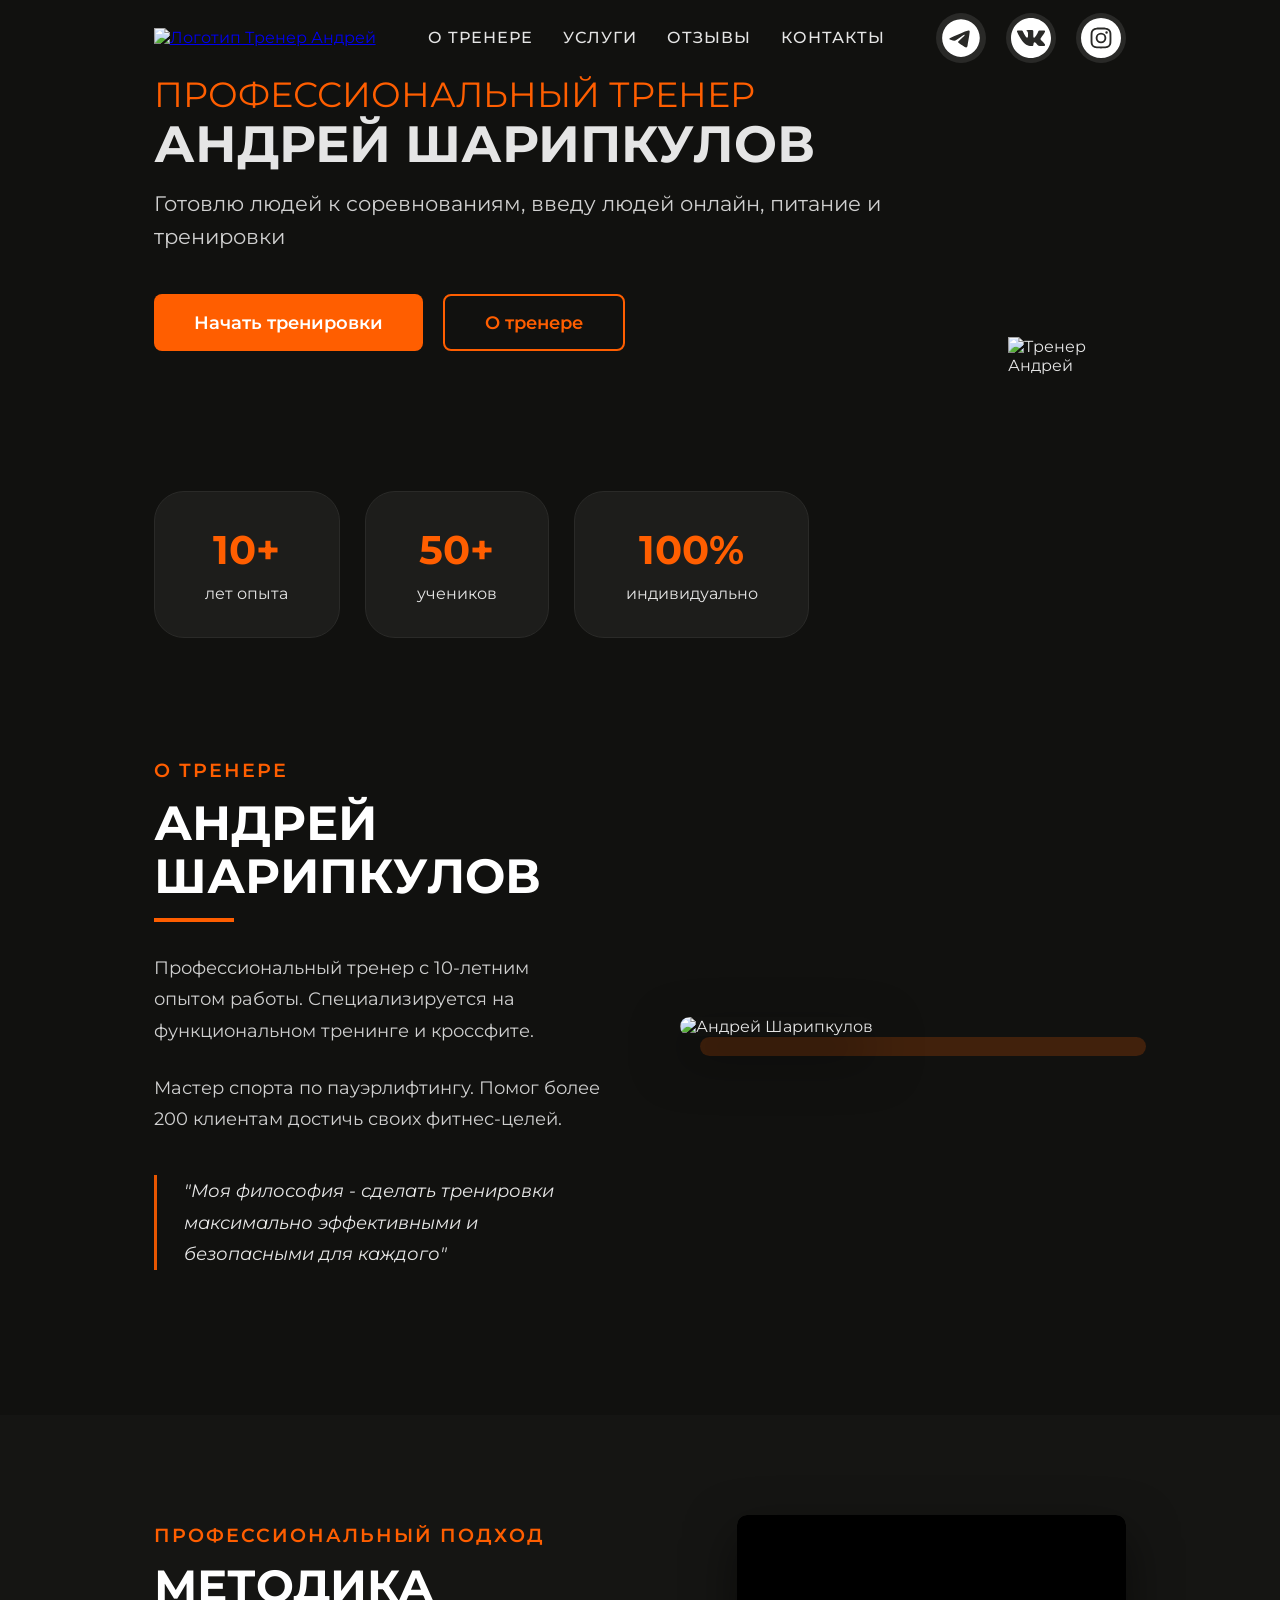
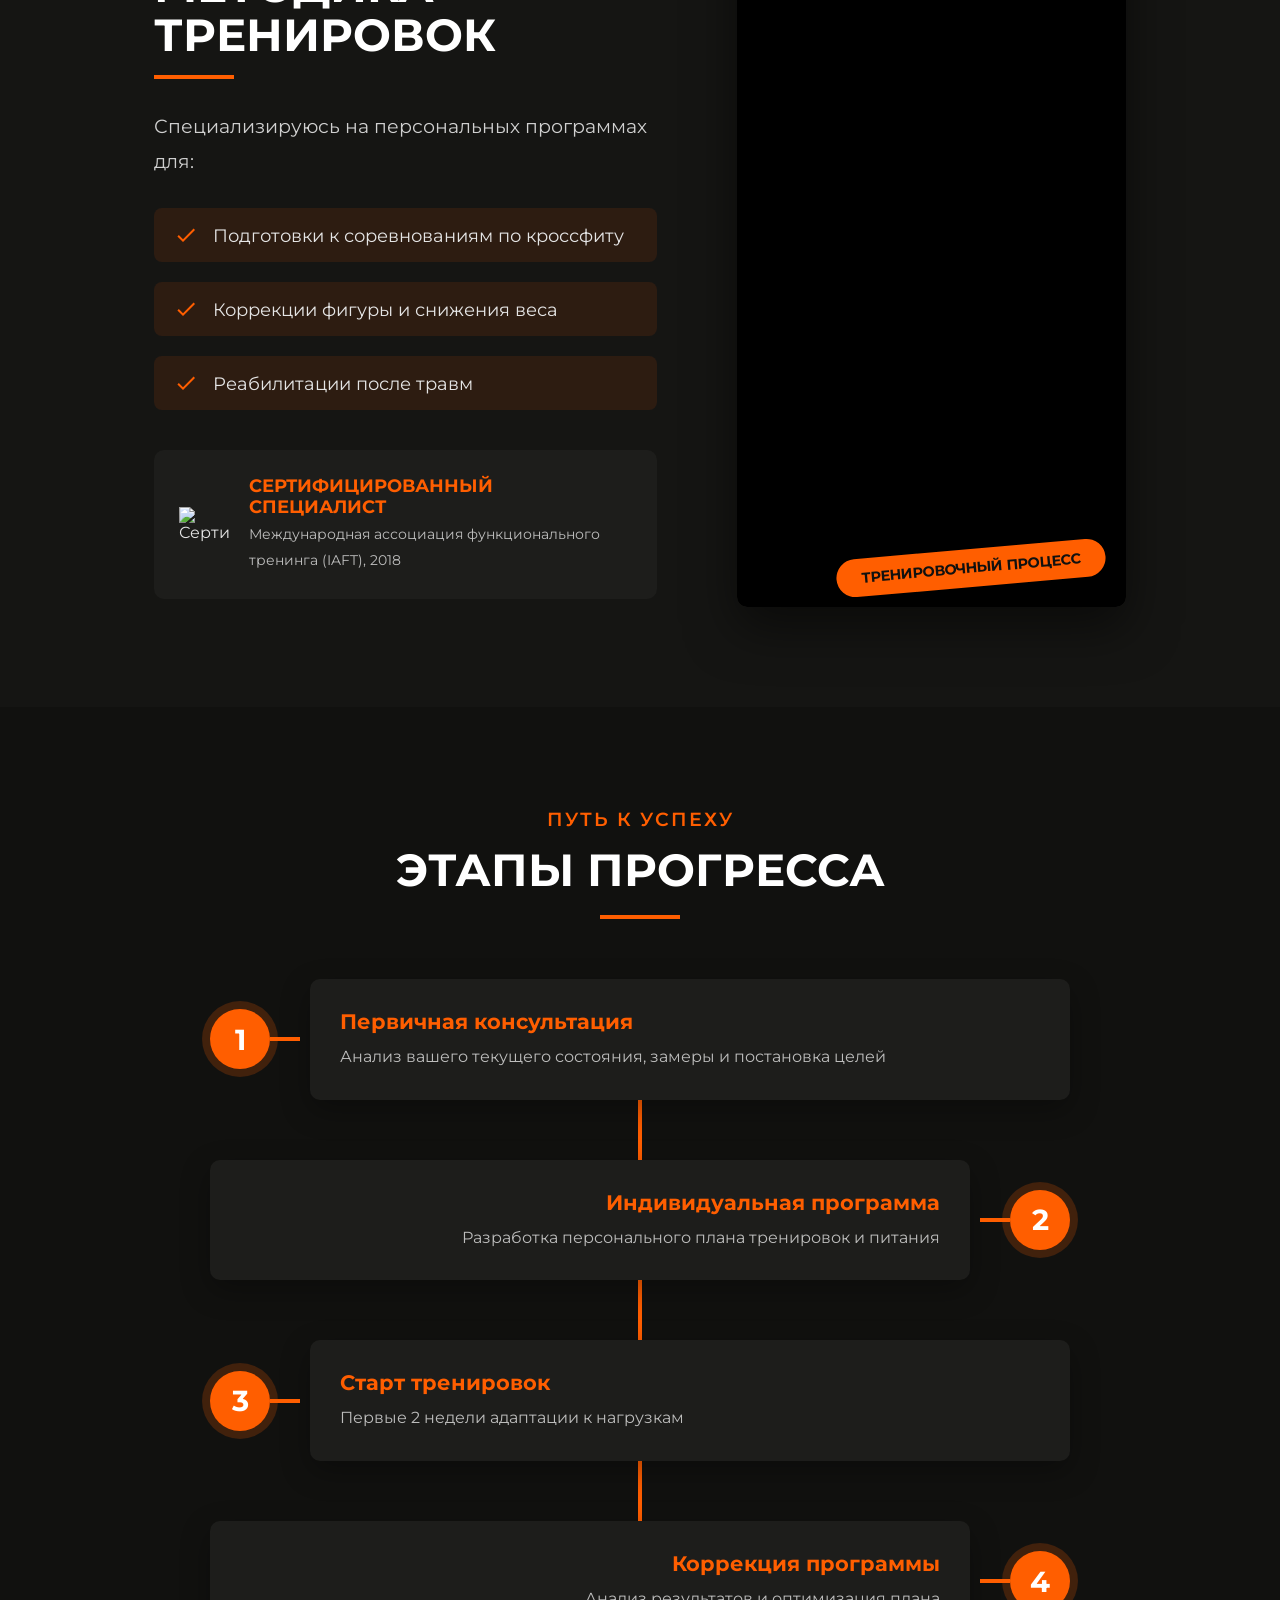
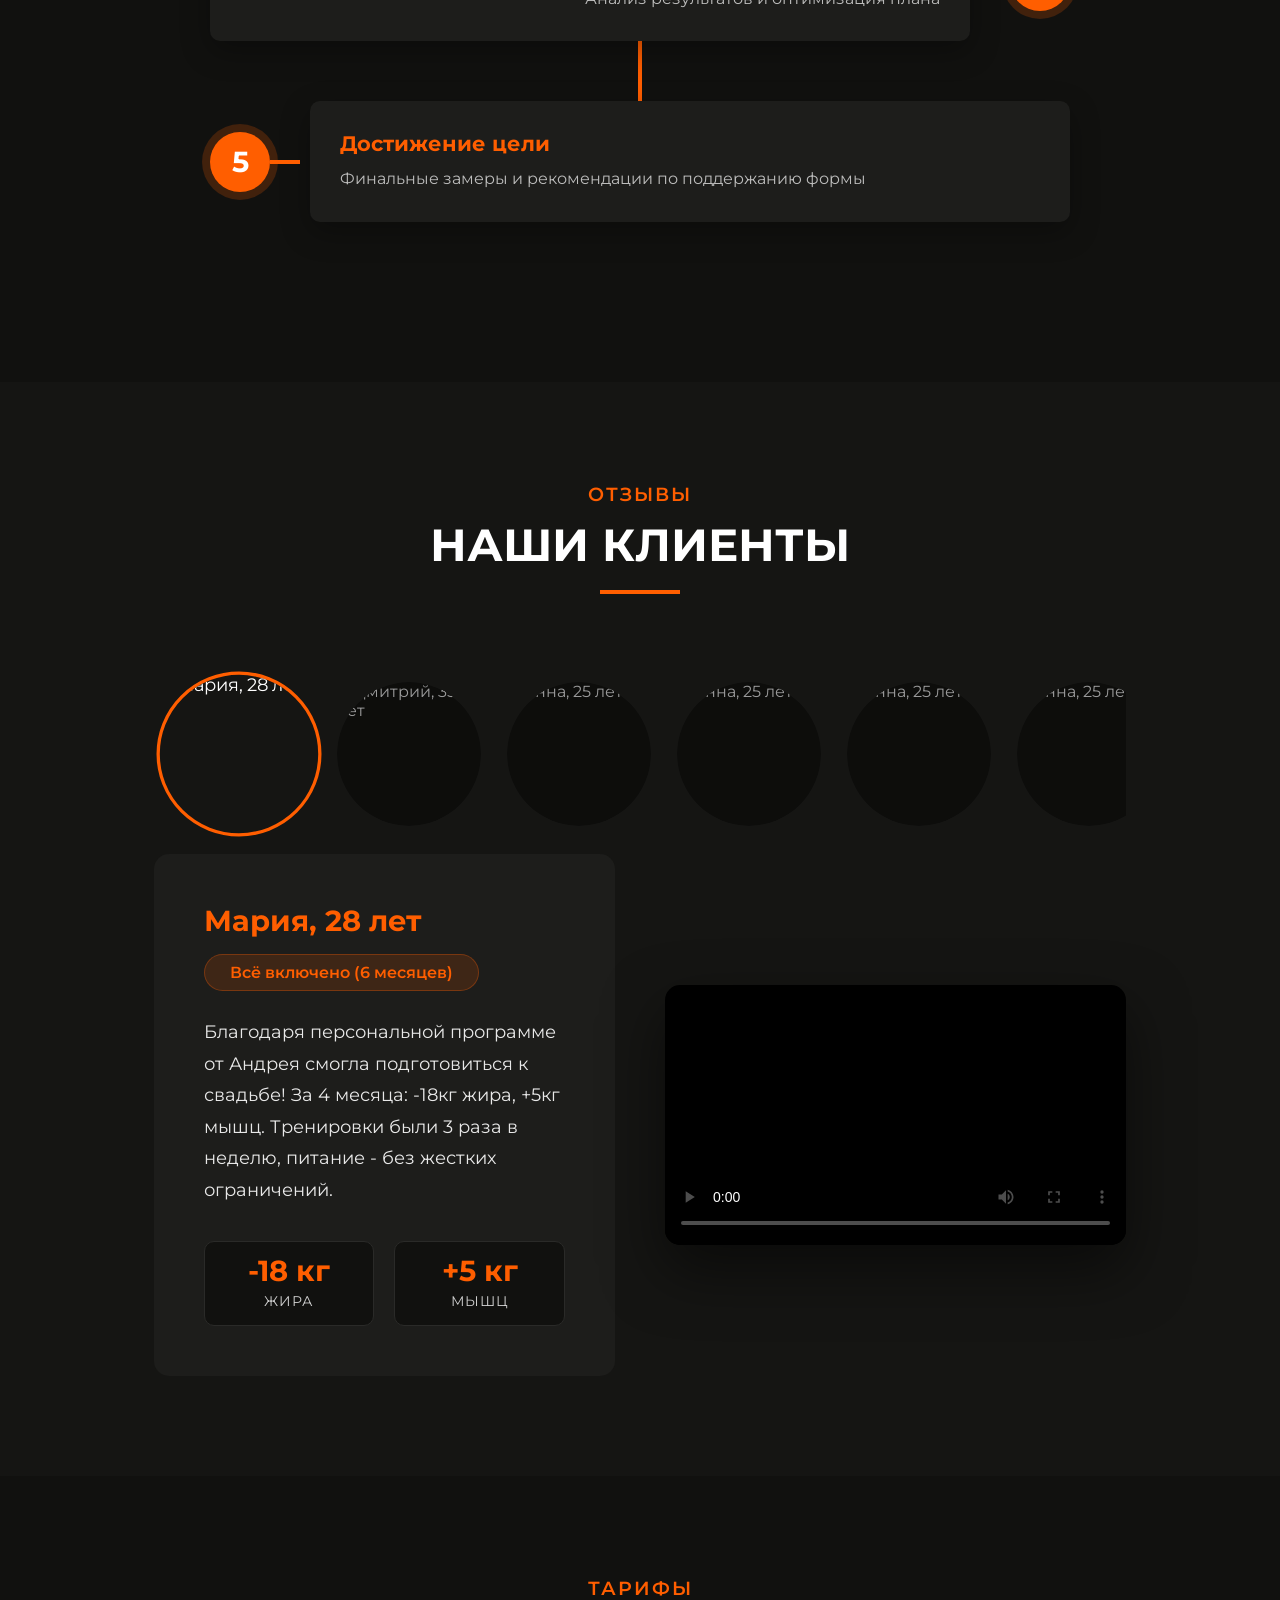
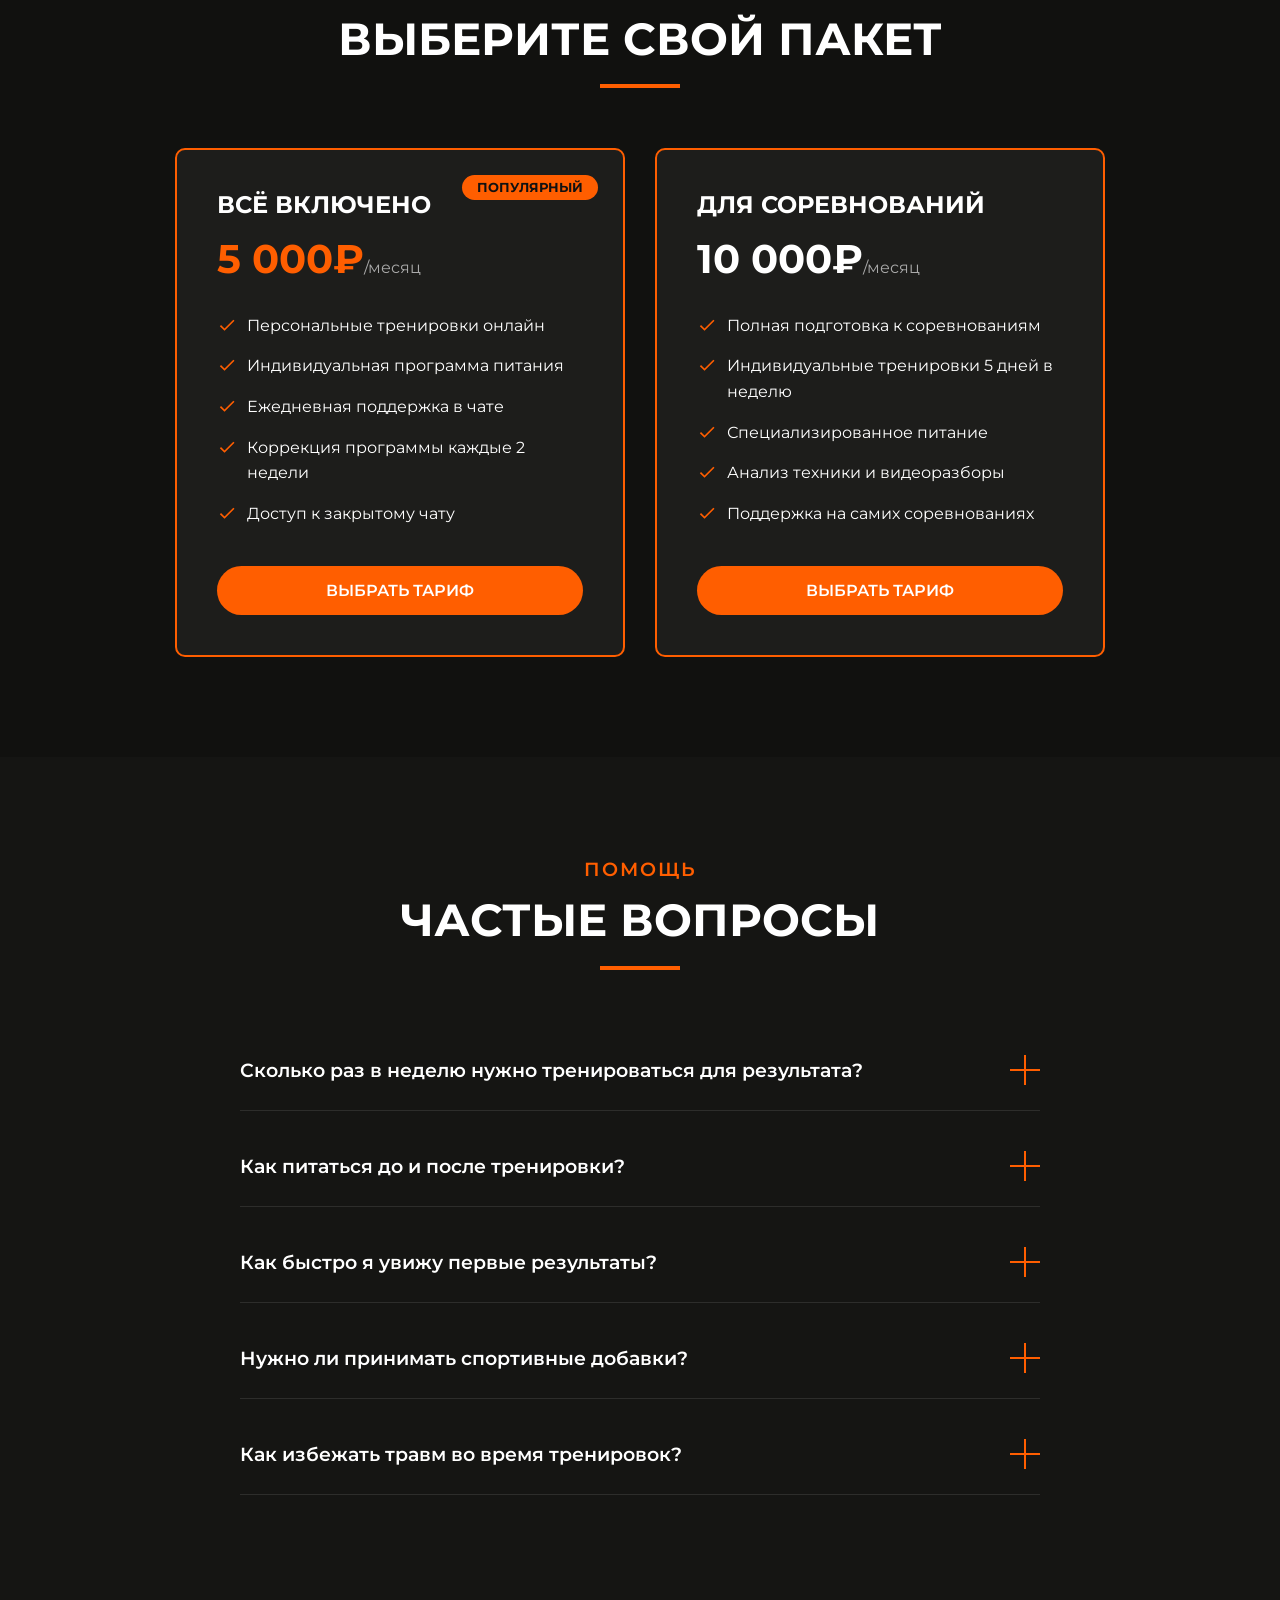
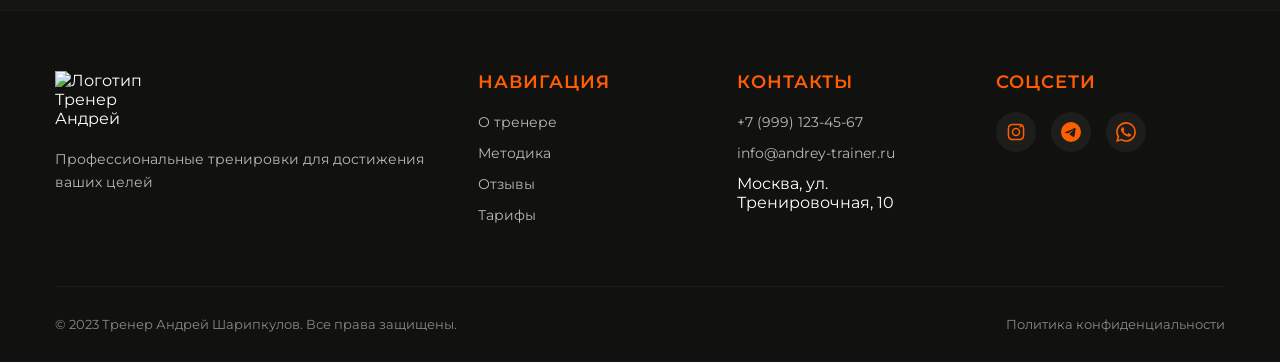
==== index.html @ 658c5cf8 "Add files via upload" ====
<!DOCTYPE html>
<html lang="en">
  <head>
    <meta charset="UTF-8" />
    <meta name="viewport" content="width=device-width, initial-scale=1.0" />
    <link rel="stylesheet" href="style.css" />
    <title>Тренер Андрей</title>
  </head>
  <body>
    <header>
      <nav>
        <div class="logo">
          <a href="#"><img src="img/logo.svg" alt="Логотип Тренер Андрей" /></a>
        </div>

        <ul class="menu">
          <li><a href="#">О ТРЕНЕРЕ</a></li>
          <li><a href="#">УСЛУГИ</a></li>
          <li><a href="#">ОТЗЫВЫ</a></li>
          <li><a href="#">КОНТАКТЫ</a></li>
        </ul>

        <div class="social-icons">
          <a href="#" class="social-icon">
            <svg
              width="24"
              height="24"
              viewBox="0 0 32 32"
              fill="#ffffff"
              xmlns="http://www.w3.org/2000/svg"
            >
              <path
                d="M22.122 10.040c0.006-0 0.014-0 0.022-0 0.209 0 0.403 0.065 0.562 0.177l-0.003-0.002c0.116 0.101 0.194 0.243 0.213 0.403l0 0.003c0.020 0.122 0.031 0.262 0.031 0.405 0 0.065-0.002 0.129-0.007 0.193l0-0.009c-0.225 2.369-1.201 8.114-1.697 10.766-0.21 1.123-0.623 1.499-1.023 1.535-0.869 0.081-1.529-0.574-2.371-1.126-1.318-0.865-2.063-1.403-3.342-2.246-1.479-0.973-0.52-1.51 0.322-2.384 0.221-0.23 4.052-3.715 4.127-4.031 0.004-0.019 0.006-0.040 0.006-0.062 0-0.078-0.029-0.149-0.076-0.203l0 0c-0.052-0.034-0.117-0.053-0.185-0.053-0.045 0-0.088 0.009-0.128 0.024l0.002-0.001q-0.198 0.045-6.316 4.174c-0.445 0.351-1.007 0.573-1.619 0.599l-0.006 0c-0.867-0.105-1.654-0.298-2.401-0.573l0.074 0.024c-0.938-0.306-1.683-0.467-1.619-0.985q0.051-0.404 1.114-0.827 6.548-2.853 8.733-3.761c1.607-0.853 3.47-1.555 5.429-2.010l0.157-0.031zM15.93 1.025c-8.302 0.020-15.025 6.755-15.025 15.060 0 8.317 6.742 15.060 15.060 15.060s15.060-6.742 15.060-15.060c0-8.305-6.723-15.040-15.023-15.060h-0.002q-0.035-0-0.070 0z"
              ></path>
            </svg>
          </a>
          <a href="#" class="social-icon">
            <svg
              width="24"
              height="24"
              viewBox="0 0 97.75 97.75"
              fill="#ffffff"
              xmlns="http://www.w3.org/2000/svg"
            >
              <path
                d="M48.875,0C21.883,0,0,21.882,0,48.875S21.883,97.75,48.875,97.75S97.75,75.868,97.75,48.875S75.867,0,48.875,0z M73.667,54.161c2.278,2.225,4.688,4.319,6.733,6.774c0.906,1.086,1.76,2.209,2.41,3.472c0.928,1.801,0.09,3.776-1.522,3.883 l-10.013-0.002c-2.586,0.214-4.644-0.829-6.379-2.597c-1.385-1.409-2.67-2.914-4.004-4.371c-0.545-0.598-1.119-1.161-1.803-1.604 c-1.365-0.888-2.551-0.616-3.333,0.81c-0.797,1.451-0.979,3.059-1.055,4.674c-0.109,2.361-0.821,2.978-3.19,3.089 c-5.062,0.237-9.865-0.531-14.329-3.083c-3.938-2.251-6.986-5.428-9.642-9.025c-5.172-7.012-9.133-14.708-12.692-22.625 c-0.801-1.783-0.215-2.737,1.752-2.774c3.268-0.063,6.536-0.055,9.804-0.003c1.33,0.021,2.21,0.782,2.721,2.037 c1.766,4.345,3.931,8.479,6.644,12.313c0.723,1.021,1.461,2.039,2.512,2.76c1.16,0.796,2.044,0.533,2.591-0.762 c0.35-0.823,0.501-1.703,0.577-2.585c0.26-3.021,0.291-6.041-0.159-9.05c-0.28-1.883-1.339-3.099-3.216-3.455 c-0.956-0.181-0.816-0.535-0.351-1.081c0.807-0.944,1.563-1.528,3.074-1.528l11.313-0.002c1.783,0.35,2.183,1.15,2.425,2.946 l0.01,12.572c-0.021,0.695,0.349,2.755,1.597,3.21c1,0.33,1.66-0.472,2.258-1.105c2.713-2.879,4.646-6.277,6.377-9.794 c0.764-1.551,1.423-3.156,2.063-4.764c0.476-1.189,1.216-1.774,2.558-1.754l10.894,0.013c0.321,0,0.647,0.003,0.965,0.058 c1.836,0.314,2.339,1.104,1.771,2.895c-0.894,2.814-2.631,5.158-4.329,7.508c-1.82,2.516-3.761,4.944-5.563,7.471 C71.48,50.992,71.611,52.155,73.667,54.161z"
              ></path>
            </svg>
          </a>
          <a href="#" class="social-icon">
            <svg
              width="24"
              height="24"
              viewBox="0 0 19.2 19.2"
              fill="#ffffff"
              xmlns="http://www.w3.org/2000/svg"
            >
              <path
                d="M13.498 6.651a1.656 1.656 0 0 0-.95-.949 2.766 2.766 0 0 0-.928-.172c-.527-.024-.685-.03-2.02-.03s-1.493.006-2.02.03a2.766 2.766 0 0 0-.929.172 1.656 1.656 0 0 0-.949.95 2.766 2.766 0 0 0-.172.928c-.024.527-.03.685-.03 2.02s.006 1.493.03 2.02a2.766 2.766 0 0 0 .172.929 1.656 1.656 0 0 0 .95.949 2.766 2.766 0 0 0 .928.172c.527.024.685.029 2.02.029s1.493-.005 2.02-.03a2.766 2.766 0 0 0 .929-.171 1.656 1.656 0 0 0 .949-.95 2.766 2.766 0 0 0 .172-.928c.024-.527.029-.685.029-2.02s-.005-1.493-.03-2.02a2.766 2.766 0 0 0-.171-.929zM9.6 12.168A2.568 2.568 0 1 1 12.168 9.6 2.568 2.568 0 0 1 9.6 12.168zm2.669-4.637a.6.6 0 1 1 .6-.6.6.6 0 0 1-.6.6zM11.267 9.6A1.667 1.667 0 1 1 9.6 7.933 1.667 1.667 0 0 1 11.267 9.6zM9.6 0a9.6 9.6 0 1 0 9.6 9.6A9.6 9.6 0 0 0 9.6 0zm4.97 11.661a3.67 3.67 0 0 1-.233 1.214 2.556 2.556 0 0 1-1.462 1.462 3.67 3.67 0 0 1-1.213.233c-.534.024-.704.03-2.062.03s-1.528-.006-2.062-.03a3.67 3.67 0 0 1-1.213-.233 2.556 2.556 0 0 1-1.462-1.462 3.67 3.67 0 0 1-.233-1.213c-.024-.534-.03-.704-.03-2.062s.006-1.528.03-2.062a3.67 3.67 0 0 1 .232-1.213 2.556 2.556 0 0 1 1.463-1.463 3.67 3.67 0 0 1 1.213-.232c.534-.024.704-.03 2.062-.03s1.528.006 2.062.03a3.67 3.67 0 0 1 1.213.232 2.556 2.556 0 0 1 1.462 1.463 3.67 3.67 0 0 1 .233 1.213c.024.534.03.704.03 2.062s-.006 1.528-.03 2.062z"
              ></path>
            </svg>
          </a>
        </div>
      </nav>

      <div class="hero-section">
        <div class="hero-wrapper">
          <div class="hero-text-block">
            <p class="hero-subtitle">ПРОФЕССИОНАЛЬНЫЙ ТРЕНЕР</p>
            <h1 class="hero-title">АНДРЕЙ ШАРИПКУЛОВ</h1>
            <p class="hero-description">
              Готовлю людей к соревнованиям, введу людей онлайн, питание и
              тренировки
            </p>
            <div class="hero-cta">
              <button class="hero-btn main-btn">Начать тренировки</button>
              <button class="hero-btn outline-btn">О тренере</button>
            </div>

            <div class="advantages-container">
              <div class="advantage-item">
                <span class="advantage-number">10+</span>
                <span class="advantage-text">лет опыта</span>
              </div>
              <div class="advantage-item">
                <span class="advantage-number">50+</span>
                <span class="advantage-text">учеников</span>
              </div>
              <div class="advantage-item">
                <span class="advantage-number">100%</span>
                <span class="advantage-text">индивидуально</span>
              </div>
            </div>
          </div>
          <div class="hero-image-block">
            <img
              src="img/trenerbel.png"
              alt="Тренер Андрей"
              class="trainer-photo"
            />
          </div>
        </div>
      </div>
    </header>

    <section class="about-coach" id="about">
      <div class="coach-content">
        <div class="coach-info">
          <div class="title-main-text">О ТРЕНЕРЕ</div>
          <div class="title_text">АНДРЕЙ ШАРИПКУЛОВ</div>
          <div class="coach-description">
            <p>
              Профессиональный тренер с 10-летним опытом работы.
              Специализируется на функциональном тренинге и кроссфите.
            </p>
            <p>
              Мастер спорта по пауэрлифтингу. Помог более 200 клиентам достичь
              своих фитнес-целей.
            </p>
            <p>
              "Моя философия - сделать тренировки максимально эффективными и
              безопасными для каждого"
            </p>
          </div>
        </div>
        <div class="coach-photo">
          <img src="img/coach-about.jpg" alt="Андрей Шарипкулов" />
        </div>
      </div>
    </section>

    <section class="training-method" id="method">
      <div class="method-content">
        <div class="method-info">
          <span class="method-subtitle">ПРОФЕССИОНАЛЬНЫЙ ПОДХОД</span>
          <h2 class="method-title">МЕТОДИКА ТРЕНИРОВОК</h2>

          <div class="method-description">
            <p>Специализируюсь на персональных программах для:</p>

            <ul class="specialization-list">
              <li>
                <svg width="24" height="24" viewBox="0 0 24 24" fill="#ff5e00">
                  <path
                    d="M9 16.17L4.83 12l-1.42 1.41L9 19 21 7l-1.41-1.41L9 16.17z"
                  />
                </svg>
                Подготовки к соревнованиям по кроссфиту
              </li>
              <li>
                <svg width="24" height="24" viewBox="0 0 24 24" fill="#ff5e00">
                  <path
                    d="M9 16.17L4.83 12l-1.42 1.41L9 19 21 7l-1.41-1.41L9 16.17z"
                  />
                </svg>
                Коррекции фигуры и снижения веса
              </li>
              <li>
                <svg width="24" height="24" viewBox="0 0 24 24" fill="#ff5e00">
                  <path
                    d="M9 16.17L4.83 12l-1.42 1.41L9 19 21 7l-1.41-1.41L9 16.17z"
                  />
                </svg>
                Реабилитации после травм
              </li>
            </ul>

            <div class="certification">
              <img
                src="img/certificate-icon.svg"
                alt="Сертификат"
                class="cert-icon"
              />
              <div>
                <h3>СЕРТИФИЦИРОВАННЫЙ СПЕЦИАЛИСТ</h3>
                <p>
                  Международная ассоциация функционального тренинга (IAFT), 2018
                </p>
              </div>
            </div>
          </div>
        </div>

        <div class="method-photo">
          <video
            class="training-video"
            poster="img/video-poster.jpg"
            muted
            loop
            playsinline
          >
            <source src="img/training1.mp4" type="video/mp4" />
            Ваш браузер не поддерживает видео
          </video>
          <div class="training-label">ТРЕНИРОВОЧНЫЙ ПРОЦЕСС</div>
        </div>
      </div>
    </section>
    <section class="progress-path">
      <div class="container">
        <div class="section-header">
          <span class="section-subtitle">ПУТЬ К УСПЕХУ</span>
          <h2 class="section-title">ЭТАПЫ ПРОГРЕССА</h2>
          <div class="section-divider"></div>
        </div>

        <div class="path-container">
          <!-- Шаг 1 -->
          <div class="path-step">
            <div class="step-number">1</div>
            <div class="step-content">
              <h3>Первичная консультация</h3>
              <p>Анализ вашего текущего состояния, замеры и постановка целей</p>
            </div>
          </div>

          <!-- Шаг 2 -->
          <div class="path-step reverse">
            <div class="step-number">2</div>
            <div class="step-content">
              <h3>Индивидуальная программа</h3>
              <p>Разработка персонального плана тренировок и питания</p>
            </div>
          </div>

          <!-- Шаг 3 -->
          <div class="path-step">
            <div class="step-number">3</div>
            <div class="step-content">
              <h3>Старт тренировок</h3>
              <p>Первые 2 недели адаптации к нагрузкам</p>
            </div>
          </div>

          <!-- Шаг 4 -->
          <div class="path-step reverse">
            <div class="step-number">4</div>
            <div class="step-content">
              <h3>Коррекция программы</h3>
              <p>Анализ результатов и оптимизация плана</p>
            </div>
          </div>

          <!-- Шаг 5 -->
          <div class="path-step">
            <div class="step-number">5</div>
            <div class="step-content">
              <h3>Достижение цели</h3>
              <p>Финальные замеры и рекомендации по поддержанию формы</p>
            </div>
          </div>

          <!-- Линия прогресса -->
          <div class="progress-line"></div>
        </div>
      </div>
    </section>
    <section class="reviews-section" id="reviews">
      <div class="container">
        <div class="section-header">
          <span class="section-subtitle">ОТЗЫВЫ</span>
          <h2 class="section-title">НАШИ КЛИЕНТЫ</h2>
          <div class="section-divider"></div>
        </div>

        <!-- Горизонтальная полоса с аватарами -->
        <div class="clients-carousel" id="clientsCarousel">
          <!-- Аватары будут добавлены через JS -->
        </div>

        <!-- Блок с отзывом и видео -->
        <div class="review-container">
          <!-- Левая часть - текст отзыва -->
          <div class="review-content" id="reviewContent">
            <!-- Контент будет добавлен через JS -->
          </div>

          <!-- Правая часть - видео отзыв -->
          <div class="video-review" id="videoReview">
            <video class="review-video" controls>
              <source src="" type="video/mp4" />
            </video>
          </div>
        </div>
      </div>
    </section>

    <section class="pricing-section" id="pricing">
      <div class="container">
        <div class="section-header">
          <span class="section-subtitle">ТАРИФЫ</span>
          <h2 class="section-title">ВЫБЕРИТЕ СВОЙ ПАКЕТ</h2>
          <div class="section-divider"></div>
        </div>

        <div class="pricing-cards">
          <!-- Тариф "Все включено" -->
          <div class="pricing-card popular">
            <div class="card-header">
              <h3>ВСЁ ВКЛЮЧЕНО</h3>
              <div class="price">5 000₽<span>/месяц</span></div>
              <div class="popular-badge">ПОПУЛЯРНЫЙ</div>
            </div>
            <ul class="features-list">
              <li>
                <svg><use xlink:href="#check-icon"></use></svg> Персональные
                тренировки онлайн
              </li>
              <li>
                <svg><use xlink:href="#check-icon"></use></svg> Индивидуальная
                программа питания
              </li>
              <li>
                <svg><use xlink:href="#check-icon"></use></svg> Ежедневная
                поддержка в чате
              </li>
              <li>
                <svg><use xlink:href="#check-icon"></use></svg> Коррекция
                программы каждые 2 недели
              </li>
              <li>
                <svg><use xlink:href="#check-icon"></use></svg> Доступ к
                закрытому чату
              </li>
            </ul>
            <button class="btn-primary">Выбрать тариф</button>
          </div>

          <!-- Тариф "Для соревнований" -->
          <div class="pricing-card elite">
            <div class="card-header">
              <h3>ДЛЯ СОРЕВНОВАНИЙ</h3>
              <div class="price">10 000₽<span>/месяц</span></div>
            </div>
            <ul class="features-list">
              <li>
                <svg><use xlink:href="#check-icon"></use></svg> Полная
                подготовка к соревнованиям
              </li>
              <li>
                <svg><use xlink:href="#check-icon"></use></svg> Индивидуальные
                тренировки 5 дней в неделю
              </li>
              <li>
                <svg><use xlink:href="#check-icon"></use></svg>
                Специализированное питание
              </li>
              <li>
                <svg><use xlink:href="#check-icon"></use></svg> Анализ техники и
                видеоразборы
              </li>
              <li>
                <svg><use xlink:href="#check-icon"></use></svg> Поддержка на
                самих соревнованиях
              </li>
            </ul>
            <button class="btn-primary">Выбрать тариф</button>
          </div>
        </div>
      </div>
    </section>

    <section class="faq-section">
      <div class="container">
        <div class="section-header">
          <span class="section-subtitle">ПОМОЩЬ</span>
          <h2 class="section-title">ЧАСТЫЕ ВОПРОСЫ</h2>
          <div class="section-divider"></div>
        </div>

        <div class="faq-container">
          <!-- Вопрос 1 -->
          <div class="faq-item">
            <div class="faq-question">
              <h3>Сколько раз в неделю нужно тренироваться для результата?</h3>
              <div class="faq-toggle">
                <span class="plus-icon"></span>
              </div>
            </div>
            <div class="faq-answer">
              <p>
                Для заметных результатов рекомендуем 3-4 тренировки в неделю.
                Новичкам стоит начинать с 2-3 занятий, постепенно увеличивая
                частоту. Важно соблюдать баланс между нагрузкой и
                восстановлением.
              </p>
            </div>
          </div>

          <!-- Вопрос 2 -->
          <div class="faq-item">
            <div class="faq-question">
              <h3>Как питаться до и после тренировки?</h3>
              <div class="faq-toggle">
                <span class="plus-icon"></span>
              </div>
            </div>
            <div class="faq-answer">
              <p>
                <strong>Перед тренировкой:</strong> Легкий прием пищи за 1.5-2
                часа (белки + сложные углеводы).<br />
                <strong>После тренировки:</strong> В течение 30-45 минут -
                белковая пища с овощами. Для набора массы можно добавить быстрые
                углеводы.
              </p>
            </div>
          </div>

          <!-- Вопрос 3 -->
          <div class="faq-item">
            <div class="faq-question">
              <h3>Как быстро я увижу первые результаты?</h3>
              <div class="faq-toggle">
                <span class="plus-icon"></span>
              </div>
            </div>
            <div class="faq-answer">
              <p>
                Первые изменения (улучшение самочувствия, тонус мышц) появляются
                через 3-4 недели. Визуальные изменения - через 6-8 недель.
                Серьезная трансформация требует 3-6 месяцев регулярных занятий.
              </p>
            </div>
          </div>

          <!-- Вопрос 4 -->
          <div class="faq-item">
            <div class="faq-question">
              <h3>Нужно ли принимать спортивные добавки?</h3>
              <div class="faq-toggle">
                <span class="plus-icon"></span>
              </div>
            </div>
            <div class="faq-answer">
              <p>
                Базовые добавки (протеин, омега-3, витамин D) могут быть
                полезны. Однако они не заменяют полноценное питание.
                Индивидуальные рекомендации по добавкам даются после анализа
                вашего рациона и целей.
              </p>
            </div>
          </div>

          <!-- Вопрос 5 -->
          <div class="faq-item">
            <div class="faq-question">
              <h3>Как избежать травм во время тренировок?</h3>
              <div class="faq-toggle">
                <span class="plus-icon"></span>
              </div>
            </div>
            <div class="faq-answer">
              <p>
                1) Всегда делайте разминку (10-15 мин)<br />
                2) Освойте правильную технику упражнений<br />
                3) Увеличивайте нагрузку постепенно<br />
                4) Не игнорируйте болевые ощущения<br />
                5) Включайте упражнения на мобильность суставов
              </p>
            </div>
          </div>
        </div>
      </div>
    </section>

    <footer class="site-footer">
      <div class="footer-container">
        <!-- Верхняя часть футера -->
        <div class="footer-top">
          <div class="footer-brand">
            <img
              src="img/logo.svg"
              alt="Логотип Тренер Андрей"
              class="footer-logo"
            />
            <p class="footer-slogan">
              Профессиональные тренировки для достижения ваших целей
            </p>
          </div>

          <div class="footer-links">
            <div class="links-column">
              <h3 class="links-title">Навигация</h3>
              <ul class="footer-menu">
                <li><a href="#about">О тренере</a></li>
                <li><a href="#method">Методика</a></li>
                <li><a href="#reviews">Отзывы</a></li>
                <li><a href="#pricing">Тарифы</a></li>
              </ul>
            </div>

            <div class="links-column">
              <h3 class="links-title">Контакты</h3>
              <ul class="footer-contacts">
                <li><a href="tel:+79991234567">+7 (999) 123-45-67</a></li>
                <li>
                  <a href="mailto:info@andrey-trainer.ru"
                    >info@andrey-trainer.ru</a
                  >
                </li>
                <li>Москва, ул. Тренировочная, 10</li>
              </ul>
            </div>

            <div class="links-column">
              <h3 class="links-title">Соцсети</h3>
              <div class="social-links">
                <a href="#" class="social-link" aria-label="Instagram">
                  <svg
                    width="24"
                    height="24"
                    viewBox="0 0 24 24"
                    fill="#ff5e00"
                  >
                    <path
                      d="M12 2c2.717 0 3.056.01 4.122.06 1.065.05 1.79.217 2.428.465.66.254 1.216.598 1.772 1.153a4.908 4.908 0 0 1 1.153 1.772c.247.637.415 1.363.465 2.428.047 1.066.06 1.405.06 4.122 0 2.717-.01 3.056-.06 4.122-.05 1.065-.218 1.79-.465 2.428a4.883 4.883 0 0 1-1.153 1.772 4.915 4.915 0 0 1-1.772 1.153c-.637.247-1.363.415-2.428.465-1.066.047-1.405.06-4.122.06-2.717 0-3.056-.01-4.122-.06-1.065-.05-1.79-.218-2.428-.465a4.89 4.89 0 0 1-1.772-1.153 4.904 4.904 0 0 1-1.153-1.772c-.248-.637-.415-1.363-.465-2.428C2.013 15.056 2 14.717 2 12c0-2.717.01-3.056.06-4.122.05-1.066.217-1.79.465-2.428a4.88 4.88 0 0 1 1.153-1.772A4.897 4.897 0 0 1 5.45 2.525c.638-.248 1.362-.415 2.428-.465C8.944 2.013 9.283 2 12 2zm0 1.802c-2.67 0-2.986.01-4.04.059-.976.045-1.505.207-1.858.344-.467.182-.8.398-1.15.748-.35.35-.566.683-.748 1.15-.137.353-.3.882-.344 1.857-.048 1.055-.058 1.37-.058 4.04 0 2.67.01 2.986.058 4.04.045.976.207 1.505.344 1.858.182.466.399.8.748 1.15.35.35.683.566 1.15.748.353.137.882.3 1.857.344 1.055.048 1.37.058 4.04.058 2.67 0 2.986-.01 4.04-.058.976-.045 1.505-.207 1.858-.344.466-.182.8-.398 1.15-.748.35-.35.566-.683.748-1.15.137-.353.3-.882.344-1.857.048-1.055.058-1.37.058-4.04 0-2.67-.01-2.986-.058-4.04-.045-.976-.207-1.505-.344-1.858a3.097 3.097 0 0 0-.748-1.15 3.098 3.098 0 0 0-1.15-.748c-.353-.137-.882-.3-1.857-.344-1.054-.048-1.37-.058-4.04-.058zM12 6.865a5.135 5.135 0 1 1 0 10.27 5.135 5.135 0 0 1 0-10.27zm0 1.802a3.333 3.333 0 1 0 0 6.666 3.333 3.333 0 0 0 0-6.666zm6.538-3.205a1.2 1.2 0 1 1-2.4 0 1.2 1.2 0 0 1 2.4 0z"
                    />
                  </svg>
                </a>
                <a href="#" class="social-link" aria-label="Telegram">
                  <svg
                    width="24"
                    height="24"
                    viewBox="0 0 24 24"
                    fill="#ff5e00"
                  >
                    <path
                      d="M11.944 0A12 12 0 0 0 0 12a12 12 0 0 0 12 12 12 12 0 0 0 12-12A12 12 0 0 0 12 0a12 12 0 0 0-.056 0zm4.962 7.224c.1-.002.321.023.465.14a.506.506 0 0 1 .171.325c.016.093.036.306.02.472-.18 1.898-.962 6.502-1.36 8.627-.168.9-.499 1.201-.82 1.23-.696.065-1.225-.46-1.9-.902-1.056-.693-1.653-1.124-2.678-1.8-1.185-.78-.417-1.21.258-1.91.177-.184 3.247-2.977 3.307-3.23.007-.032.014-.15-.056-.212s-.174-.041-.249-.024c-.106.024-1.793 1.14-5.061 3.345-.48.33-.913.49-1.302.48-.428-.008-1.252-.241-1.865-.44-.752-.245-1.349-.374-1.297-.789.027-.216.325-.437.893-.663 3.498-1.524 5.83-2.529 6.998-3.014 3.332-1.386 4.025-1.627 4.476-1.635z"
                    />
                  </svg>
                </a>
                <a href="#" class="social-link" aria-label="WhatsApp">
                  <svg
                    width="24"
                    height="24"
                    viewBox="0 0 24 24"
                    fill="#ff5e00"
                  >
                    <path
                      d="M17.472 14.382c-.297-.149-1.758-.867-2.03-.967-.273-.099-.471-.148-.67.15-.197.297-.767.966-.94 1.164-.173.199-.347.223-.644.075-.297-.15-1.255-.463-2.39-1.475-.883-.788-1.48-1.761-1.653-2.059-.173-.297-.018-.458.13-.606.134-.133.298-.347.446-.52.149-.174.198-.298.298-.497.099-.198.05-.371-.025-.52-.075-.149-.669-1.612-.916-2.207-.242-.579-.487-.5-.669-.51-.173-.008-.371-.01-.57-.01-.198 0-.52.074-.792.372-.272.297-1.04 1.016-1.04 2.479 0 1.462 1.065 2.875 1.213 3.074.149.198 2.095 3.2 5.076 4.487.709.306 1.262.489 1.694.625.712.227 1.36.195 1.871.118.571-.085 1.758-.719 2.006-1.413.248-.694.248-1.289.173-1.413-.074-.124-.272-.198-.57-.347m-5.421 7.403h-.004a9.87 9.87 0 01-5.031-1.378l-.361-.214-3.741.982.998-3.648-.235-.374a9.86 9.86 0 01-1.51-5.26c.001-5.45 4.436-9.884 9.888-9.884 2.64 0 5.122 1.03 6.988 2.898a9.825 9.825 0 012.893 6.994c-.003 5.45-4.437 9.884-9.885 9.884m8.413-18.297A11.815 11.815 0 0012.05 0C5.495 0 .16 5.335.157 11.892c0 2.096.547 4.142 1.588 5.945L.057 24l6.305-1.654a11.882 11.882 0 005.683 1.448h.005c6.554 0 11.89-5.335 11.893-11.893a11.821 11.821 0 00-3.48-8.413z"
                    />
                  </svg>
                </a>
              </div>
            </div>
          </div>
        </div>

        <!-- Нижняя часть футера -->
        <div class="footer-bottom">
          <p class="copyright">
            © 2023 Тренер Андрей Шарипкулов. Все права защищены.
          </p>
          <a href="#" class="privacy-link">Политика конфиденциальности</a>
        </div>
      </div>
    </footer>
    <!-- SVG иконка для галочек -->
    <svg xmlns="http://www.w3.org/2000/svg" style="display: none">
      <symbol id="check-icon" viewBox="0 0 24 24">
        <path d="M9 16.17L4.83 12l-1.42 1.41L9 19 21 7l-1.41-1.41L9 16.17z" />
      </symbol>
    </svg>
    <script>
      document.addEventListener("DOMContentLoaded", function () {
        const video = document.querySelector(".training-video");

        // Настройки видео
        video.muted = true;
        video.loop = true;
        video.playsInline = true;

        // Запуск видео при попадании в экран
        const observer = new IntersectionObserver(
          (entries) => {
            entries.forEach((entry) => {
              if (entry.isIntersecting) {
                video
                  .play()
                  .catch((e) => console.log("Autoplay prevented:", e));
              }
            });
          },
          { threshold: 0.5 }
        );

        observer.observe(video);

        // Перезапуск видео если оно было приостановлено браузером
        video.addEventListener("pause", function () {
          if (!video.ended) {
            setTimeout(() => video.play(), 300);
          }
        });

        // Отключаем все элементы управления
        video.controls = false;
      });
    </script>
    <script>
      class ReviewsManager {
        constructor() {
          this.reviewsData = [
            {
              id: 1,
              name: "Мария, 28 лет",
              avatar: "img/clients/client1.jpg",
              tariff: "Всё включено (6 месяцев)",
              text: "Благодаря персональной программе от Андрея смогла подготовиться к свадьбе! За 4 месяца: -18кг жира, +5кг мышц. Тренировки были 3 раза в неделю, питание - без жестких ограничений.",
              results: [
                { value: "-18 кг", label: "жира" },
                { value: "+5 кг", label: "мышц" },
              ],
              video: "video/reviews/review1.mp4",
              poster: "img/reviews/review1-poster.jpg",
            },
            {
              id: 2,
              name: "Дмитрий, 35 лет",
              avatar: "img/clients/client2.jpg",
              tariff: "Для соревнований",
              text: "Подготовка к чемпионату по кроссфиту. За 8 месяцев увеличил силовые показатели на 40%. Андрей помог исправить технику и разработал идеальную программу питания.",
              results: [
                { value: "+40%", label: "к результатам" },
                { value: "1 место", label: "на турнире" },
              ],
              video: "video/reviews/review2.mp4",
              poster: "img/reviews/review2-poster.jpg",
            },
            // Добавьте остальные 8 отзывов по аналогии
            {
              id: 3,
              name: "Анна, 25 лет",
              avatar: "img/clients/client3.jpg",
              tariff: "Всё включено (3 месяца)",
              text: "После родов вернула форму за 3 месяца. Без изнурительных диет, с грамотным подходом к тренировкам.",
              results: [
                { value: "-15 кг", label: "веса" },
                { value: "+3 кг", label: "мышц" },
              ],
              video: "video/reviews/review3.mp4",
              poster: "img/reviews/review3-poster.jpg",
            },
            {
              id: 3,
              name: "Анна, 25 лет",
              avatar: "img/clients/client3.jpg",
              tariff: "Всё включено (3 месяца)",
              text: "После родов вернула форму за 3 месяца. Без изнурительных диет, с грамотным подходом к тренировкам.",
              results: [
                { value: "-15 кг", label: "веса" },
                { value: "+3 кг", label: "мышц" },
              ],
              video: "video/reviews/review3.mp4",
              poster: "img/reviews/review3-poster.jpg",
            },
            {
              id: 3,
              name: "Анна, 25 лет",
              avatar: "img/clients/client3.jpg",
              tariff: "Всё включено (3 месяца)",
              text: "После родов вернула форму за 3 месяца. Без изнурительных диет, с грамотным подходом к тренировкам.",
              results: [
                { value: "-15 кг", label: "веса" },
                { value: "+3 кг", label: "мышц" },
              ],
              video: "video/reviews/review3.mp4",
              poster: "img/reviews/review3-poster.jpg",
            },
            {
              id: 3,
              name: "Анна, 25 лет",
              avatar: "img/clients/client3.jpg",
              tariff: "Всё включено (3 месяца)",
              text: "После родов вернула форму за 3 месяца. Без изнурительных диет, с грамотным подходом к тренировкам.",
              results: [
                { value: "-15 кг", label: "веса" },
                { value: "+3 кг", label: "мышц" },
              ],
              video: "video/reviews/review3.mp4",
              poster: "img/reviews/review3-poster.jpg",
            },
            {
              id: 3,
              name: "Анна, 25 лет",
              avatar: "img/clients/client3.jpg",
              tariff: "Всё включено (3 месяца)",
              text: "После родов вернула форму за 3 месяца. Без изнурительных диет, с грамотным подходом к тренировкам.",
              results: [
                { value: "-15 кг", label: "веса" },
                { value: "+3 кг", label: "мышц" },
              ],
              video: "video/reviews/review3.mp4",
              poster: "img/reviews/review3-poster.jpg",
            },
            {
              id: 3,
              name: "Анна, 25 лет",
              avatar: "img/clients/client3.jpg",
              tariff: "Всё включено (3 месяца)",
              text: "После родов вернула форму за 3 месяца. Без изнурительных диет, с грамотным подходом к тренировкам.",
              results: [
                { value: "-15 кг", label: "веса" },
                { value: "+3 кг", label: "мышц" },
              ],
              video: "video/reviews/review3.mp4",
              poster: "img/reviews/review3-poster.jpg",
            },
            {
              id: 3,
              name: "Анна, 25 лет",
              avatar: "img/clients/client3.jpg",
              tariff: "Всё включено (3 месяца)",
              text: "После родов вернула форму за 3 месяца. Без изнурительных диет, с грамотным подходом к тренировкам.",
              results: [
                { value: "-15 кг", label: "веса" },
                { value: "+3 кг", label: "мышц" },
              ],
              video: "video/reviews/review3.mp4",
              poster: "img/reviews/review3-poster.jpg",
            },
            {
              id: 3,
              name: "Анна, 25 лет",
              avatar: "img/clients/client3.jpg",
              tariff: "Всё включено (3 месяца)",
              text: "После родов вернула форму за 3 месяца. Без изнурительных диет, с грамотным подходом к тренировкам.",
              results: [
                { value: "-15 кг", label: "веса" },
                { value: "+3 кг", label: "мышц" },
              ],
              video: "video/reviews/review3.mp4",
              poster: "img/reviews/review3-poster.jpg",
            },
          ];

          this.currentReviewId = 1;
          this.init();
        }

        init() {
          this.renderAvatars();
          this.renderReviewContent();
          this.setupEventListeners();
        }

        renderAvatars() {
          const carousel = document.getElementById("clientsCarousel");

          this.reviewsData.forEach((review) => {
            const avatar = document.createElement("div");
            avatar.className = `client-avatar ${
              review.id === 1 ? "active" : ""
            }`;
            avatar.dataset.review = review.id;

            avatar.innerHTML = `
        <img src="${review.avatar}" alt="${review.name}">
      `;

            carousel.appendChild(avatar);
          });
        }

        renderReviewContent() {
          const review = this.reviewsData.find(
            (r) => r.id === this.currentReviewId
          );
          const contentContainer = document.getElementById("reviewContent");
          const videoContainer = document.getElementById("videoReview");

          // Рендерим текст отзыва
          contentContainer.innerHTML = `
      <div class="review active">
        <h3>${review.name}</h3>
        <div class="tariff-badge">${review.tariff}</div>
        <p>${review.text}</p>
        <div class="results">
          ${review.results
            .map(
              (result) => `
            <div class="result-item">
              <span class="result-value">${result.value}</span>
              <span class="result-label">${result.label}</span>
            </div>
          `
            )
            .join("")}
        </div>
      </div>
    `;

          // Обновляем видео
          const video = videoContainer.querySelector(".review-video");
          video.querySelector("source").src = review.video;
          video.poster = review.poster;
          video.load();
        }

        setupEventListeners() {
          document
            .getElementById("clientsCarousel")
            .addEventListener("click", (e) => {
              const avatar = e.target.closest(".client-avatar");
              if (!avatar) return;

              this.currentReviewId = parseInt(avatar.dataset.review);

              // Обновляем активный аватар
              document.querySelectorAll(".client-avatar").forEach((av) => {
                av.classList.remove("active");
              });
              avatar.classList.add("active");

              // Прокручиваем к активному аватару
              avatar.scrollIntoView({
                behavior: "smooth",
                block: "nearest",
                inline: "center",
              });

              // Обновляем контент
              this.renderReviewContent();
            });
        }
      }

      // Инициализация при загрузке страницы
      document.addEventListener("DOMContentLoaded", () => {
        new ReviewsManager();
      });
    </script>
    <script>
      // Анимация появления шагов при скролле
      document.addEventListener("DOMContentLoaded", function () {
        const steps = document.querySelectorAll(".path-step");

        const observer = new IntersectionObserver(
          (entries) => {
            entries.forEach((entry) => {
              if (entry.isIntersecting) {
                entry.target.classList.add("animated");
              }
            });
          },
          { threshold: 0.1 }
        );

        steps.forEach((step) => {
          observer.observe(step);
        });
      });
    </script>

    <script>
      // FAQ Toggle Functionality
      document.addEventListener("DOMContentLoaded", function () {
        const faqItems = document.querySelectorAll(".faq-item");

        faqItems.forEach((item) => {
          const question = item.querySelector(".faq-question");

          question.addEventListener("click", () => {
            // Закрываем все открытые вопросы
            faqItems.forEach((otherItem) => {
              if (
                otherItem !== item &&
                otherItem.classList.contains("active")
              ) {
                otherItem.classList.remove("active");
              }
            });

            // Переключаем текущий вопрос
            item.classList.toggle("active");
          });
        });
      });
    </script>
    <script>
  // Burger menu functionality
  document.addEventListener('DOMContentLoaded', function() {
    const burger = document.querySelector('.burger-menu');
    const menu = document.querySelector('.menu');
    const overlay = document.querySelector('.menu-overlay');
    
    burger.addEventListener('click', function() {
      this.classList.toggle('active');
      menu.classList.toggle('active');
      overlay.classList.toggle('active');
      
      // Toggle body scroll
      document.body.classList.toggle('no-scroll');
    });
    
    overlay.addEventListener('click', function() {
      this.classList.remove('active');
      burger.classList.remove('active');
      menu.classList.remove('active');
      document.body.classList.remove('no-scroll');
    });
    
    // Close menu when clicking on links
    document.querySelectorAll('.menu a').forEach(link => {
      link.addEventListener('click', function() {
        burger.classList.remove('active');
        menu.classList.remove('active');
        overlay.classList.remove('active');
        document.body.classList.remove('no-scroll');
      });
    });
  });
</script>
  </body>
</html>
---- style.css ----
@import url("https://fonts.googleapis.com/css2?family=Montserrat:ital,wght@0,100..900;1,100..900&display=swap");

/* Base Styles */
* {
  margin: 0;
  padding: 0;
  box-sizing: border-box;
  font-family: "Montserrat", sans-serif;
}

body {
  background: #11110f;
  color: #e5e5e5;
}

/* Common Styles */
.section-header {
  text-align: center;
  margin-bottom: 60px;
}

.section-subtitle {
  display: block;
  font-size: 1.2rem;
  color: #ff5e00;
  text-transform: uppercase;
  letter-spacing: 2px;
  margin-bottom: 15px;
  font-weight: 600;
}

.section-title {
  font-size: 2.8rem;
  line-height: 1.1;
  margin-bottom: 20px;
  text-transform: uppercase;
  font-weight: 700;
  color: #fff;
}

.section-divider {
  width: 80px;
  height: 4px;
  background: #ff5e00;
  margin: 0 auto;
}

.container {
  max-width: 1200px;
  margin: 0 auto;
}

.btn-primary {
  display: inline-block;
  background: #ff5e00;
  color: #fff;
  padding: 15px 40px;
  border-radius: 30px;
  font-weight: 600;
  text-transform: uppercase;
  border: none;
  cursor: pointer;
  transition: all 0.3s ease;
  width: 100%;
  font-size: 1rem;
  margin-top: 10px;
}

.btn-primary:hover {
  background: #e05500;
  transform: translateY(-3px);
  box-shadow: 0 10px 20px rgba(255, 94, 0, 0.3);
}

/* Navigation */
nav {
  display: flex;
  justify-content: space-between;
  align-items: center;
  padding: 1% 12% 0 12%;
  z-index: 100;
}

.logo img {
  width: 70px;
  height: auto;
  transition: transform 0.3s ease;
}

.logo img:hover {
  transform: scale(1.1);
}

.menu {
  display: flex;
  list-style: none;
  gap: 30px;
}

.menu li a {
  color: #e5e5e5;
  text-decoration: none;
  font-weight: 500;
  font-size: 16px;
  text-transform: uppercase;
  letter-spacing: 1px;
  padding: 5px 0;
  transition: color 0.3s ease;
}

.menu li a::after {
  content: "";
  bottom: 0;
  left: 0;
  width: 0;
  height: 2px;
  background: #ff5e00;
  transition: width 0.3s ease;
}

.menu li a:hover {
  color: #ff5e00;
}

.menu li a:hover::after {
  width: 100%;
}

.social-icons {
  display: flex;
  gap: 20px;
}

.social-icon {
  display: flex;
  align-items: center;
  justify-content: center;
  width: 50px;
  height: 50px;
  border-radius: 50%;
  background: rgba(255, 255, 255, 0.1);
  transition: all 0.3s ease;
}

.social-icon:hover {
  background: #ff5e00;
  transform: translateY(-3px);
}

.social-icon svg {
  width: 40px;
  height: 40px;
}

/* Header & Hero */
header {
  background: url(img/heroground11.png) no-repeat center bottom / cover;
  align-items: center;
  overflow: hidden;
}

.hero-section {
  padding: 0 10% 0 12%;
  margin: 0;
}

.hero-wrapper {
  display: flex;
  align-items: center;
  justify-content: space-between;
  gap: 1%;
  margin-bottom: 0;
}

.hero-text-block {
}

.hero-title {
  font-size: 3.2rem;
  line-height: 1.1;
  margin-bottom: 15px;
  text-transform: uppercase;
  font-weight: 700;
}

.hero-subtitle {
  display: block;
  font-size: 2.2rem;
  color: #ff5e00;
  margin-top: 10px;
}

.hero-description {
  font-size: 1.3rem;
  line-height: 1.6;
  margin-bottom: 40px;
  opacity: 0.9;
  z-index: 4;
}

.hero-cta {
  display: flex;
  gap: 20px;
  z-index: 4;
}

.hero-btn {
  padding: 16px 40px;
  font-size: 1.1rem;
  font-weight: 600;
  border-radius: 8px;
  cursor: pointer;
  transition: all 0.3s;
  border: none;
  z-index: 5;
}

.main-btn {
  background: #ff5e00;
  color: white;
}

.outline-btn {
  background: transparent;
  color: #ff5e00;
  border: 2px solid #ff5e00;
}

.hero-btn:hover {
  transform: translateY(-3px);
  box-shadow: 0 10px 25px rgba(255, 94, 0);
}

.hero-image-block {
}

.trainer-photo {
  z-index: 3;
  transform: translateY(5px);
}

.trainer-photo img {
  width: 150%;
}

.photo-patch {
  position: absolute;
  width: 150%;
  height: 100%;
  left: -10%;
  bottom: 0%;
  z-index: 2;
}

.advantages-container {
  display: flex;
  justify-content: left;
  gap: 3%;
  padding-top: 40px;
  margin-top: 100px;
  width: 100%;
}

.advantage-item {
  text-align: center;
  background-color: #1d1d1b;
  border: 1px solid #2a2a28;
  padding: 4% 6%;
  border-radius: 30px;
  margin: 0;
}

.advantage-number {
  display: block;
  font-size: 2.5rem;
  font-weight: 700;
  color: #ff5e00;
  margin-bottom: 10px;
}

/* About Coach */
.about-coach {
  padding: 120px 12%;
  background: url(img/ckoutchground.png) no-repeat center bottom / cover;
  position: relative;
  overflow: hidden;
  z-index: 1;
}

.coach-content {
  display: flex;
  align-items: center;
  gap: 80px;
  position: relative;
  z-index: 2;
}

.coach-info {
  flex: 1;
}

.title-main-text {
  display: block;
  font-size: 1.2rem;
  color: #ff5e00;
  text-transform: uppercase;
  letter-spacing: 2px;
  margin-bottom: 15px;
  font-weight: 600;
}

.title_text {
  font-size: 3rem;
  line-height: 1.1;
  margin-bottom: 30px;
  text-transform: uppercase;
  font-weight: 700;
  color: #fff;
  position: relative;
}

.title_text::after {
  content: "";
  display: block;
  width: 80px;
  height: 4px;
  background: #ff5e00;
  margin-top: 15px;
}

.coach-description p {
  font-size: 1.1rem;
  line-height: 1.8;
  margin-bottom: 25px;
  color: #e5e5e5;
  opacity: 0.9;
}

.coach-description p:last-child {
  font-style: italic;
  position: relative;
  padding-left: 30px;
  margin-top: 40px;
  color: #fff;
}

.coach-description p:last-child::before {
  content: "";
  position: absolute;
  left: 0;
  top: 0;
  height: 100%;
  width: 3px;
  background: #ff5e00;
}

.coach-photo {
  flex: 1;
  position: relative;
  max-width: 500px;
}

.coach-photo img {
  width: 100%;
  border-radius: 10px;
  position: relative;
  z-index: 2;
  box-shadow: 0 20px 50px rgba(0, 0, 0, 0.5);
  transition: transform 0.5s ease;
}

.coach-photo::before {
  content: "";
  position: absolute;
  width: 100%;
  height: 100%;
  background: #ff5e00;
  top: 20px;
  left: 20px;
  border-radius: 10px;
  z-index: 1;
  opacity: 0.2;
}

.coach-photo:hover img {
  transform: scale(1.03);
}

.motivation-block {
  background: linear-gradient(to right, #11110f, #1d1d1b);
  color: #fff;
  padding: 100px 12%;
  text-align: center;
}

.motivation-block blockquote {
  font-size: 1.8rem;
  font-weight: 600;
  line-height: 1.5;
  color: #ff5e00;
  margin-bottom: 20px;
}

.motivation-block span {
  font-size: 1.1rem;
  opacity: 0.7;
}

/* Training Method */
.training-method {
  padding: 100px 12%;
  background: url(img/metodground.png) no-repeat center top / cover;
  background-color: #151513;
  position: relative;
  overflow: hidden;
}

.method-content {
  display: flex;
  align-items: center;
  justify-content: space-between;
  gap: 80px;
  position: relative;
  z-index: 2;
}

.method-subtitle {
  display: block;
  font-size: 1.2rem;
  color: #ff5e00;
  text-transform: uppercase;
  letter-spacing: 2px;
  margin-bottom: 15px;
  font-weight: 600;
}

.method-title {
  font-size: 2.8rem;
  line-height: 1.1;
  margin-bottom: 30px;
  text-transform: uppercase;
  font-weight: 700;
  color: #fff;
  position: relative;
}

.method-title::after {
  content: "";
  display: block;
  width: 80px;
  height: 4px;
  background: #ff5e00;
  margin-top: 15px;
}

.method-description p {
  font-size: 1.2rem;
  line-height: 1.8;
  margin-bottom: 25px;
  color: #e5e5e5;
  opacity: 0.9;
}

.specialization-list {
  list-style: none;
  margin: 30px 0;
}

.specialization-list li {
  display: flex;
  align-items: center;
  gap: 15px;
  margin-bottom: 20px;
  font-size: 1.1rem;
  padding: 15px 20px;
  background: rgba(255, 94, 0, 0.1);
  border-radius: 8px;
  transition: transform 0.3s ease;
}

.specialization-list li:hover {
  transform: translateX(10px);
}

.certification {
  display: flex;
  gap: 20px;
  align-items: center;
  background: #1d1d1b;
  padding: 25px;
  border-radius: 10px;
  margin-top: 40px;
}

.certification h3 {
  color: #ff5e00;
  font-size: 1.1rem;
  margin-bottom: 5px;
  text-transform: uppercase;
}

.certification p {
  font-size: 0.9rem;
  opacity: 0.8;
  margin: 0;
}

.cert-icon {
  width: 50px;
  height: auto;
}

.method-photo {
  flex: 0 0 40%;
  max-width: 400px;
  position: relative;
  border-radius: 10px;
  overflow: hidden;
  box-shadow: 0 20px 50px rgba(0, 0, 0, 0.5);
  transform: translateZ(0);
}

.training-video {
  width: 100%;
  height: auto;
  display: block;
  border-radius: 10px;
  background: #000;
  aspect-ratio: 9/16;
  object-fit: cover;
  transition: transform 0.5s cubic-bezier(0.215, 0.61, 0.355, 1);
}

.method-photo:hover .training-video {
  transform: scale(1.03);
}

.training-label {
  position: absolute;
  bottom: 20px;
  right: 20px;
  background: #ff5e00;
  color: #11110f;
  padding: 10px 25px;
  border-radius: 30px;
  font-weight: 700;
  text-transform: uppercase;
  font-size: 0.9rem;
  transform: rotate(-5deg);
  z-index: 3;
  pointer-events: none;
  box-shadow: 0 4px 15px rgba(0, 0, 0, 0.2);
}

/* Progress Path */
.progress-path {
  padding: 100px 10%;
  position: relative;
  overflow: hidden;
}

.path-container {
  position: relative;
  max-width: 900px;
  margin: 60px auto 0;
  padding: 0 20px;
}

.path-step {
  display: flex;
  justify-content: space-between;
  align-items: center;
  margin-bottom: 60px;
  position: relative;
  z-index: 2;
  opacity: 0;
  transform: translateY(30px);
  transition: all 0.6s ease;
}

.path-step.animated {
  opacity: 1;
  transform: translateY(0);
}

.path-step.reverse {
  flex-direction: row-reverse;
  text-align: right;
}

.step-number {
  width: 60px;
  height: 60px;
  background: #ff5e00;
  border-radius: 50%;
  display: flex;
  align-items: center;
  justify-content: center;
  font-size: 1.8rem;
  font-weight: 700;
  color: #fff;
  flex-shrink: 0;
  position: relative;
  z-index: 2;
  box-shadow: 0 0 0 8px rgba(255, 94, 0, 0.2);
}

.step-content {
  width: calc(100% - 100px);
  background: #1d1d1b;
  padding: 30px;
  border-radius: 10px;
  position: relative;
  box-shadow: 0 10px 30px rgba(0, 0, 0, 0.3);
}

.step-content h3 {
  color: #ff5e00;
  font-size: 1.3rem;
  margin-bottom: 10px;
}

.step-content p {
  opacity: 0.8;
  line-height: 1.6;
}

.progress-line {
  position: absolute;
  top: 0;
  left: 50%;
  transform: translateX(-50%);
  width: 4px;
  height: 100%;
  background: linear-gradient(
    to bottom,
    transparent 0%,
    #ff5e00 10%,
    #ff5e00 90%,
    transparent 100%
  );
  z-index: 1;
}

.path-step::before {
  content: "";
  position: absolute;
  width: 30px;
  height: 4px;
  background: #ff5e00;
  z-index: 1;
}

.path-step:not(.reverse)::before {
  left: 60px;
}

.path-step.reverse::before {
  right: 60px;
}

/* Pricing Section */
.pricing-section {
  padding: 100px 12%;
  background: url(img/etapground.png) no-repeat center top / cover;
  color: #fff;
}

.pricing-cards {
  display: flex;
  justify-content: center;
  gap: 30px;
  flex-wrap: wrap;
}

.pricing-card {
  background: #1d1d1b;
  border-radius: 10px;
  padding: 40px;
  width: 100%;
  max-width: 450px;
  position: relative;
  transition: transform 0.3s ease, box-shadow 0.3s ease;
  border: 2px solid #ff5e00;
}

.pricing-card:hover {
  transform: translateY(-10px);
  box-shadow: 0 20px 40px rgba(0, 0, 0, 0.3);
}

.card-header {
  margin-bottom: 30px;
  position: relative;
}

.card-header h3 {
  font-size: 1.5rem;
  margin-bottom: 15px;
  color: #fff;
  text-transform: uppercase;
}

.price {
  font-size: 2.5rem;
  font-weight: 700;
  color: #ff5e00;
}

.price span {
  font-size: 1rem;
  color: #aaa;
  font-weight: 400;
}

.popular-badge {
  position: absolute;
  top: -15px;
  right: -15px;
  background: #ff5e00;
  color: #111;
  padding: 5px 15px;
  border-radius: 20px;
  font-weight: 700;
  font-size: 0.8rem;
  text-transform: uppercase;
}

.features-list {
  list-style: none;
  margin: 30px 0;
  padding: 0;
}

.features-list li {
  margin-bottom: 15px;
  padding-left: 30px;
  position: relative;
  line-height: 1.6;
}

.features-list svg {
  width: 20px;
  height: 20px;
  position: absolute;
  left: 0;
  top: 2px;
  fill: #ff5e00;
}

.pricing-card.elite .price {
  color: #fff;
}

.pricing-card.elite .btn-primary {
  background: #ff5e00;
  color: #fff;
}

.pricing-card.elite .btn-primary:hover {
  background: #e05500;
  color: #fff;
}

/* Reviews Section */
.reviews-section {
  padding: 100px 12%;
  background: #151513;
  color: #fff;
  position: relative;
  overflow: hidden;
}

.clients-carousel {
  display: flex;
  gap: 20px;
  overflow-x: auto;
  padding: 25px 10px;
  scrollbar-width: none;
  -ms-overflow-style: none;
}

.clients-carousel::-webkit-scrollbar {
  display: none;
}

.client-avatar {
  flex: 0 0 150px;
  height: 150px;
  border-radius: 50%;
  overflow: hidden;
  cursor: pointer;
  transition: all 0.3s cubic-bezier(0.215, 0.61, 0.355, 1);
  border: 3px solid transparent;
  position: relative;
}

.client-avatar img {
  width: 100%;
  height: 100%;
  object-fit: cover;
  transition: transform 0.3s ease;
}

.client-avatar.active {
  border-color: #ff5e00;
  transform: scale(1.1);
}

.client-avatar:hover:not(.active) {
  transform: scale(1.05);
}

.client-avatar::after {
  content: "";
  position: absolute;
  top: 0;
  left: 0;
  width: 100%;
  height: 100%;
  background: rgba(0, 0, 0, 0.4);
  border-radius: 50%;
  transition: all 0.3s ease;
}

.client-avatar.active::after,
.client-avatar:hover::after {
  background: rgba(255, 255, 255, 0);
}

.review-container {
  display: grid;
  grid-template-columns: 1fr 1fr;
  gap: 50px;
  align-items: center;
}

.review-content {
  background: #1d1d1b;
  padding: 50px;
  border-radius: 15px;
  min-height: 450px;
  display: flex;
  flex-direction: column;
  justify-content: center;
  animation: fadeInUp 0.6s ease-out forwards;
}

.review h3 {
  font-size: 1.8rem;
  color: #ff5e00;
  margin-bottom: 15px;
  line-height: 1.2;
}

.tariff-badge {
  display: inline-block;
  background: rgba(255, 94, 0, 0.15);
  color: #ff5e00;
  padding: 8px 25px;
  border-radius: 30px;
  font-size: 1rem;
  margin-bottom: 25px;
  font-weight: 600;
  border: 1px solid rgba(255, 94, 0, 0.3);
}

.review p {
  font-size: 1.1rem;
  line-height: 1.8;
  margin-bottom: 35px;
  opacity: 0.9;
}

.results {
  display: flex;
  gap: 20px;
  margin-top: auto;
}

.result-item {
  background: #11110f;
  padding: 15px 30px;
  border-radius: 10px;
  text-align: center;
  flex: 1;
  border: 1px solid #2a2a28;
}

.result-value {
  display: block;
  font-size: 1.8rem;
  font-weight: 700;
  color: #ff5e00;
  line-height: 1;
  margin-bottom: 5px;
}

.result-label {
  font-size: 0.9rem;
  opacity: 0.8;
  text-transform: uppercase;
  letter-spacing: 1px;
}

.video-review {
  position: relative;
  border-radius: 15px;
  overflow: hidden;
  box-shadow: 0 25px 60px rgba(0, 0, 0, 0.5);
  aspect-ratio: 16/9;
  background: #000;
}

.review-video {
  width: 100%;
  height: 100%;
  object-fit: cover;
  display: block;
}

/* FAQ Section */
.faq-section {
  padding: 100px 12%;
  background: #151513;
  color: #fff;
}

.faq-container {
  max-width: 800px;
  margin: 0 auto;
}

.faq-item {
  border-bottom: 1px solid rgba(255, 255, 255, 0.1);
  margin-bottom: 15px;
  overflow: hidden;
}

.faq-question {
  display: flex;
  justify-content: space-between;
  align-items: center;
  padding: 25px 0;
  cursor: pointer;
  transition: all 0.3s ease;
}

.faq-question h3 {
  font-size: 1.2rem;
  font-weight: 600;
  margin: 0;
  color: #fff;
  transition: color 0.3s ease;
}

.faq-question:hover h3 {
  color: #ff5e00;
}

.faq-toggle {
  width: 30px;
  height: 30px;
  position: relative;
  flex-shrink: 0;
}

.plus-icon {
  display: block;
  position: relative;
  width: 100%;
  height: 100%;
}

.plus-icon::before,
.plus-icon::after {
  content: "";
  position: absolute;
  background: #ff5e00;
  transition: all 0.3s ease;
}

.plus-icon::before {
  width: 100%;
  height: 2px;
  top: 50%;
  transform: translateY(-50%);
}

.plus-icon::after {
  width: 2px;
  height: 100%;
  left: 50%;
  transform: translateX(-50%);
}

.faq-answer {
  max-height: 0;
  overflow: hidden;
  transition: max-height 0.5s ease, padding 0.3s ease;
}

.faq-answer p {
  padding: 0 0 25px;
  margin: 0;
  line-height: 1.6;
  opacity: 0.8;
}

.faq-item.active .faq-question h3 {
  color: #ff5e00;
}

.faq-item.active .plus-icon::after {
  transform: translateX(-50%) rotate(90deg);
  opacity: 0;
}

.faq-item.active .faq-answer {
  max-height: 300px;
}

/* Footer */
.site-footer {
  background: #11110f;
  color: #fff;
  padding: 60px 0 30px;
  position: relative;
  border-top: 1px solid rgba(255, 94, 0, 0.1);
}

.footer-container {
  max-width: 1200px;
  margin: 0 auto;
  padding: 0 15px;
}

.footer-top {
  display: grid;
  grid-template-columns: 1fr 2fr;
  gap: 50px;
  margin-bottom: 50px;
}

.footer-brand {
  display: flex;
  flex-direction: column;
}

.footer-logo {
  width: 100px;
  height: auto;
  margin-bottom: 20px;
}

.footer-slogan {
  font-size: 0.9rem;
  line-height: 1.6;
  opacity: 0.7;
}

.footer-links {
  display: grid;
  grid-template-columns: repeat(3, 1fr);
  gap: 30px;
}

.links-column {
  display: flex;
  flex-direction: column;
}

.links-title {
  font-size: 1.1rem;
  color: #ff5e00;
  margin-bottom: 20px;
  text-transform: uppercase;
  font-weight: 600;
  letter-spacing: 1px;
}

.footer-menu,
.footer-contacts {
  list-style: none;
  padding: 0;
  margin: 0;
}

.footer-menu li,
.footer-contacts li {
  margin-bottom: 12px;
}

.footer-menu a,
.footer-contacts a,
.privacy-link {
  color: #fff;
  text-decoration: none;
  transition: color 0.3s ease;
  font-size: 0.9rem;
  opacity: 0.7;
}

.footer-menu a:hover,
.footer-contacts a:hover {
  color: #ff5e00;
  opacity: 1;
}

.social-links {
  display: flex;
  gap: 15px;
}

.social-link {
  display: flex;
  align-items: center;
  justify-content: center;
  width: 40px;
  height: 40px;
  border-radius: 50%;
  background: rgba(255, 255, 255, 0.05);
  transition: all 0.3s ease;
}

.social-link:hover {
  background: rgba(255, 94, 0, 0.2);
  transform: translateY(-3px);
}

.social-link svg {
  width: 20px;
  height: 20px;
}

.footer-bottom {
  display: flex;
  justify-content: space-between;
  align-items: center;
  padding-top: 30px;
  border-top: 1px solid rgba(255, 255, 255, 0.05);
}

.copyright {
  font-size: 0.8rem;
  opacity: 0.5;
  margin: 0;
}

.privacy-link {
  font-size: 0.8rem;
  opacity: 0.5;
}

.privacy-link:hover {
  opacity: 1;
  color: #ff5e00;
}

/* Animations */
@keyframes fadeInUp {
  from {
    opacity: 0;
    transform: translateY(30px);
  }
  to {
    opacity: 1;
    transform: translateY(0);
  }
}

@keyframes fadeIn {
  from {
    opacity: 0;
  }
  to {
    opacity: 1;
  }
}

/* Responsive Styles */
@media (max-width: 1024px) {
  /* Navigation */
  .menu {
    position: static;
    transform: none;
    margin: 20px 0;
  }

  nav {
    flex-direction: column;
    padding: 15px 5%;
  }

  .social-icons {
    margin-top: 20px;
  }
  header {
    background: url(img/heroground11.png) no-repeat left bottom / cover;
    align-items: center;
    overflow: hidden;
  }

  /* Hero */

  .hero-wrapper {
    display: flex;
    flex-direction: column;
    align-items: center;
    text-align: center;
    height: 100vh;
    margin-top: 5%;
  }
  .hero-image-block {
    text-align: center;
    transform: translateY(-260px);
  }
  .hero-text-block {
    text-align: center;
    z-index: 5;
  }
  .hero-cta {
    flex-direction: column;
    gap: 15px;
  }
  .trainer-photo {
    height: 60vh;
  }

  .advantages-container {
    justify-content: center;
    transform: translateY(260px);
  }

  /* About Coach */
  .coach-content {
    gap: 50px;
  }

  .title_text {
    font-size: 2.5rem;
  }

  /* Training Method */
  .method-content {
    gap: 50px;
  }

  .method-photo {
    flex: 0 0 45%;
  }

  .method-title {
    font-size: 2.2rem;
  }

  /* Pricing */
  .pricing-cards {
    flex-direction: column;
    align-items: center;
  }

  .pricing-card {
    max-width: 100%;
  }

  /* Reviews */
  .review-content {
    padding: 40px;
    min-height: 400px;
  }
  .review-container {
    grid-template-columns: 1fr;
    gap: 40px;
  }

  /* Footer */
  .footer-top {
    grid-template-columns: 1fr;
    gap: 30px;
  }

  .footer-links {
    grid-template-columns: repeat(2, 1fr);
  }
}

@media (max-width: 768px) {
  /* Navigation */
  .menu {
    flex-wrap: wrap;
    justify-content: center;
    gap: 15px;
  }

  .menu li a {
    font-size: 14px;
  }

  .social-icon {
    width: 32px;
    height: 32px;
  }

  /* Hero */
  .hero-title {
    font-size: 2.5rem;
  }

  .hero-description {
    font-size: 1.1rem;
  }

  .hero-cta {
    flex-direction: column;
    gap: 15px;
  }

  .hero-btn {
    width: 100%;
  }

  .advantages-container {
    justify-content: center;
    transform: translateY(210px);
  }

  /* About Coach */
  .coach-content {
    flex-direction: column;
  }

  .coach-photo {
    order: -1;
    max-width: 100%;
    margin-bottom: 50px;
  }

  .title_text {
    font-size: 2rem;
  }

  .coach-photo::before {
    top: 15px;
    left: 15px;
  }

  /* Training Method */
  .method-content {
    flex-direction: column;
    gap: 40px;
  }

  .method-photo {
    order: -1;
    max-width: 100%;
    margin-bottom: 40px;
    flex: 1 1 100%;
  }

  .method-title {
    font-size: 1.8rem;
  }

  .training-label {
    bottom: 15px;
    right: 15px;
    padding: 8px 20px;
    font-size: 0.8rem;
  }

  /* Progress Path */
  .path-step,
  .path-step.reverse {
    flex-direction: column;
    text-align: center;
    margin-bottom: 40px;
  }

  .step-content {
    width: 100%;
    margin-top: 20px;
  }

  .path-step::before {
    display: none;
  }

  /* Pricing */
  .pricing-section {
    padding: 80px 5%;
  }

  .section-title {
    font-size: 2.2rem;
  }

  .price {
    font-size: 2rem;
  }

  /* Reviews */
  .reviews-section {
    padding: 80px 5%;
  }

  .section-title {
    font-size: 2.2rem;
  }

  .client-avatar {
    flex: 0 0 70px;
    height: 70px;
  }

  .review h3 {
    font-size: 1.5rem;
  }

  .review p {
    font-size: 1rem;
  }

  .results {
    flex-direction: column;
    gap: 15px;
  }

  .review-container {
    grid-template-columns: 1fr;
    gap: 40px;
  }

  .video-review {
    order: -1;
  }

  .review-content {
    min-height: auto;
  }

  /* FAQ */
  .faq-section {
    padding: 80px 5%;
  }

  .faq-question {
    padding: 20px 0;
  }

  .faq-question h3 {
    font-size: 1.1rem;
    padding-right: 15px;
  }

  /* Footer */
  .footer-links {
    grid-template-columns: 1fr;
    gap: 30px;
  }

  .footer-bottom {
    flex-direction: column;
    gap: 15px;
    text-align: center;
  }
}

@media (max-width: 480px) {
  /* Training Method */
  .training-method {
    padding: 80px 5%;
  }

  .method-title {
    font-size: 1.6rem;
  }

  .method-description p {
    font-size: 1rem;
  }

  .specialization-list li {
    font-size: 1rem;
    padding: 12px 15px;
  }

  .training-label {
    bottom: 10px;
    right: 10px;
    padding: 6px 15px;
    font-size: 0.7rem;
  }

  /* Pricing */
  .section-title {
    font-size: 1.8rem;
  }

  .pricing-card {
    padding: 30px 20px;
  }

  .card-header h3 {
    font-size: 1.3rem;
  }

  .features-list li {
    font-size: 0.9rem;
  }

  .btn-primary {
    padding: 12px 30px;
  }

  /* Reviews */
  .section-title {
    font-size: 1.8rem;
  }

  .review-content {
    padding: 30px;
  }

  .tariff-badge {
    padding: 6px 20px;
    font-size: 0.9rem;
  }

  .result-item {
    padding: 12px 20px;
  }

  .result-value {
    font-size: 1.5rem;
  }

  /* Footer */
  .site-footer {
    padding: 40px 0 20px;
  }

  .footer-top {
    margin-bottom: 30px;
  }
}

@media (max-width: 480px) {
  .hero-title {
    font-size: 2rem;
  }

  .hero-subtitle {
    font-size: 1.2rem;
  }

  .hero-description {
    font-size: 1rem;
  }

  .hero-cta {
    flex-direction: column;
    gap: 10px;
  }

  .hero-btn {
    width: 100%;
    padding: 12px;
  }

  .hero-wrapper {
    align-items: center;
    gap: 30px;
    height: auto;
  }

  .hero-image-block {
    height: auto;
    width: 100%;
  }

  .trainer-photo {
    width: 100%;
    max-width: 350px;
    display: none;
  }

  .advantages-container {
    flex-direction: column;
    gap: 10px;
    margin-top: 0;
    align-items: center;
    transform: translateY(0px);
  }
  .advantage-number {
    font-size: 2rem;

}
    .hero-image-block {
    text-align: center;
    transform: translateY(0px);
  }
  .advantage-item {
    width: 80%;
  }
}
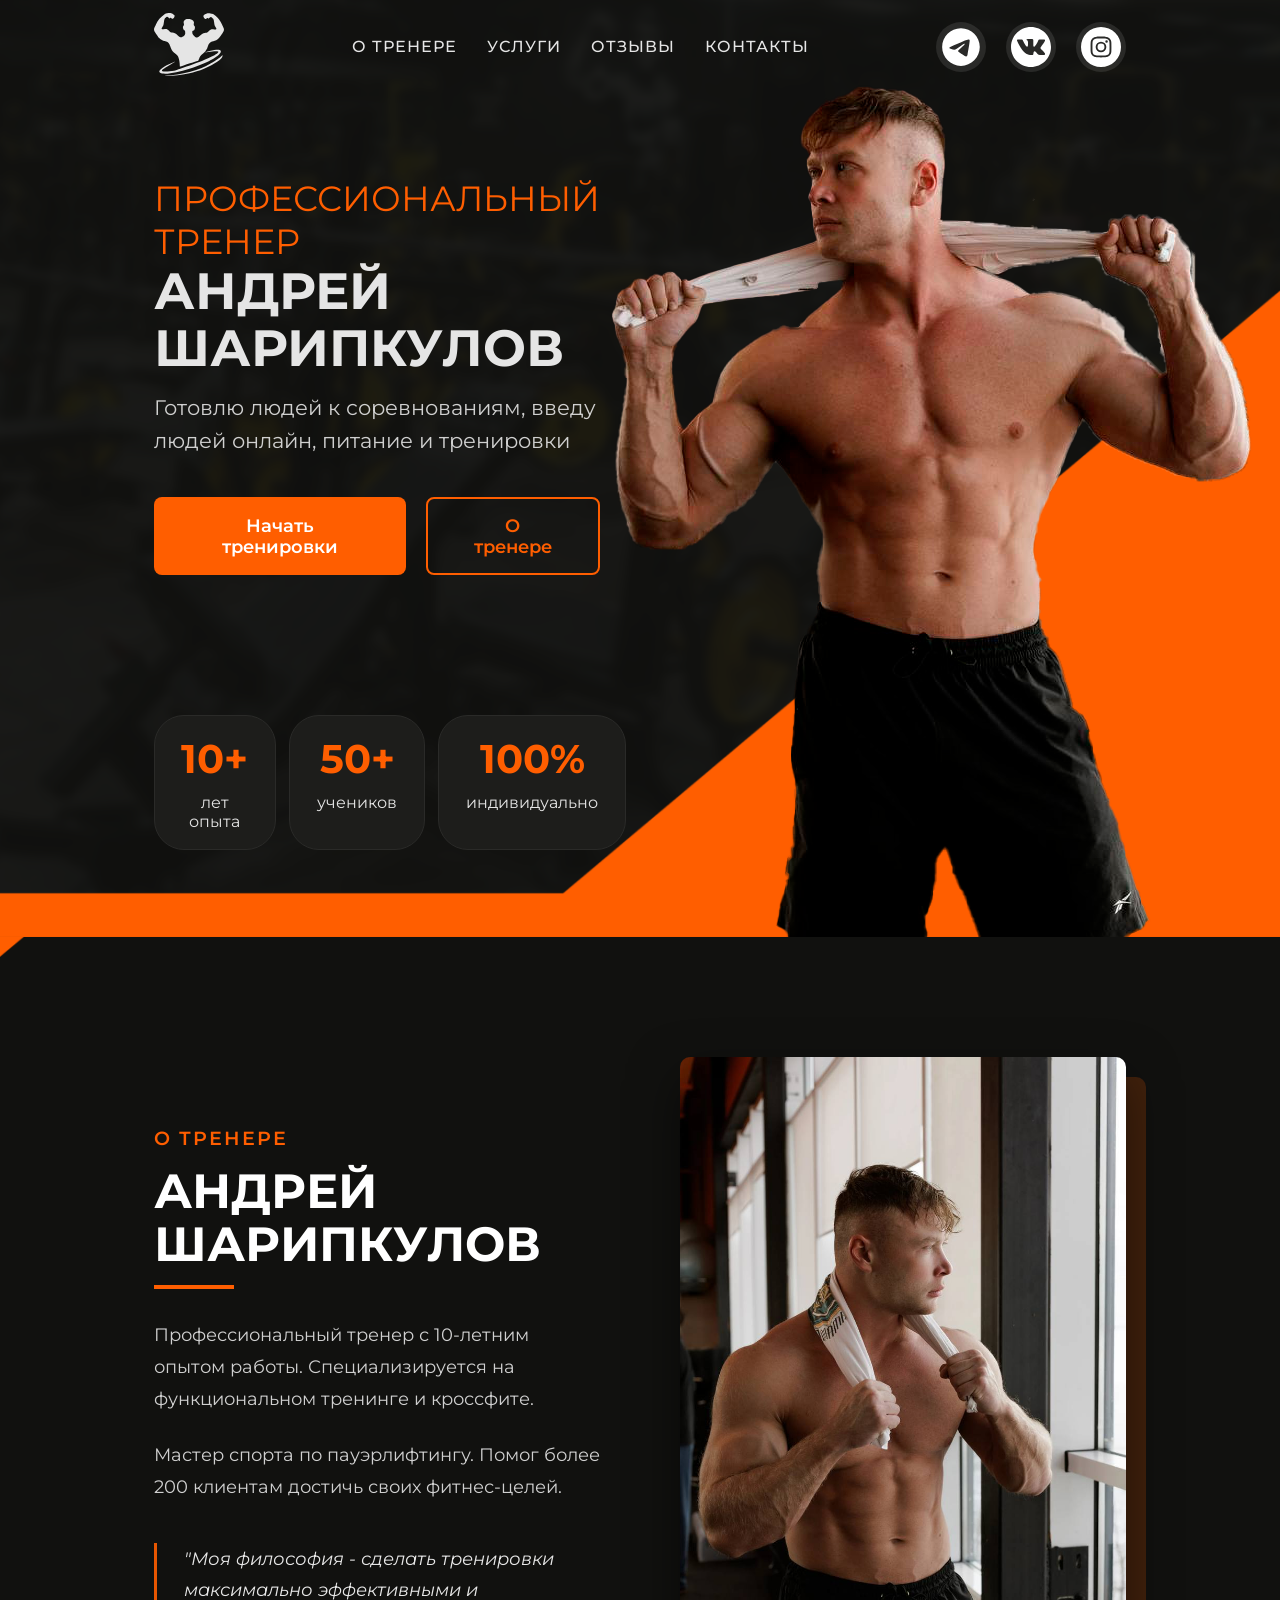
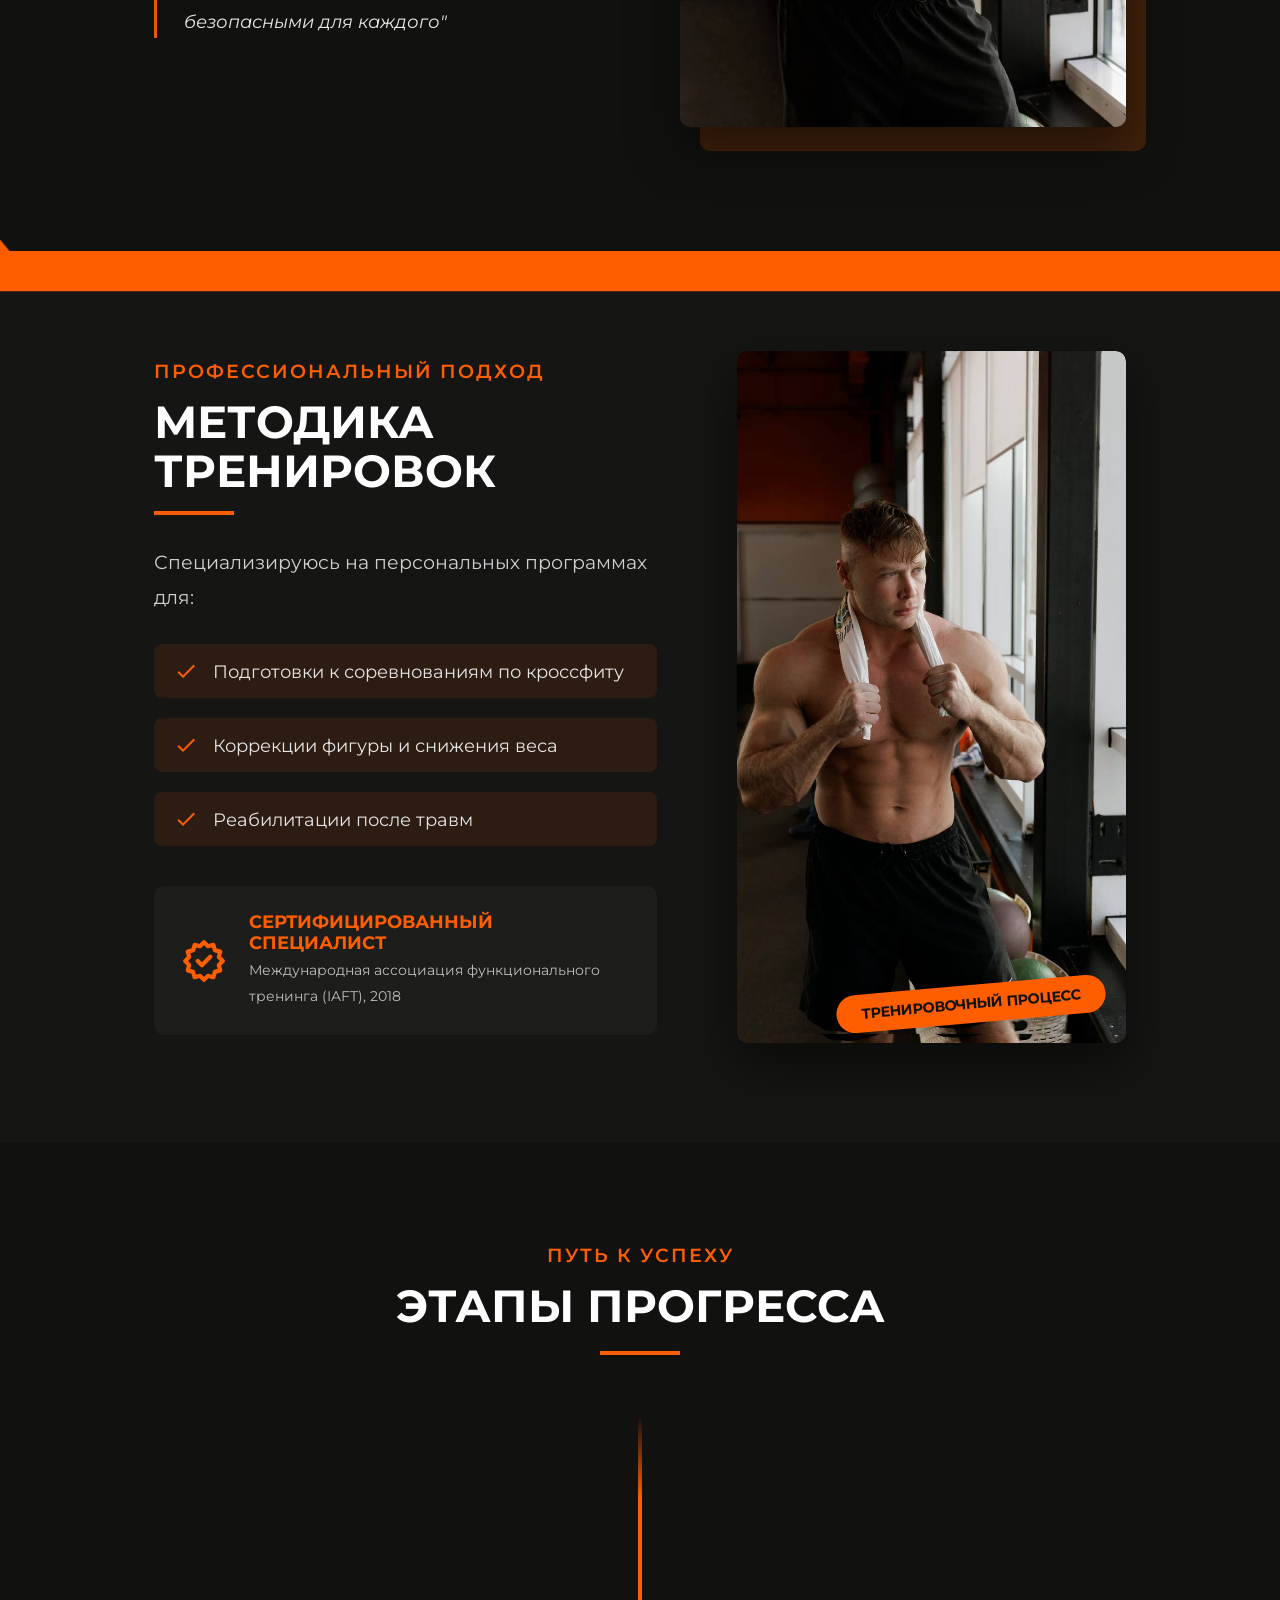
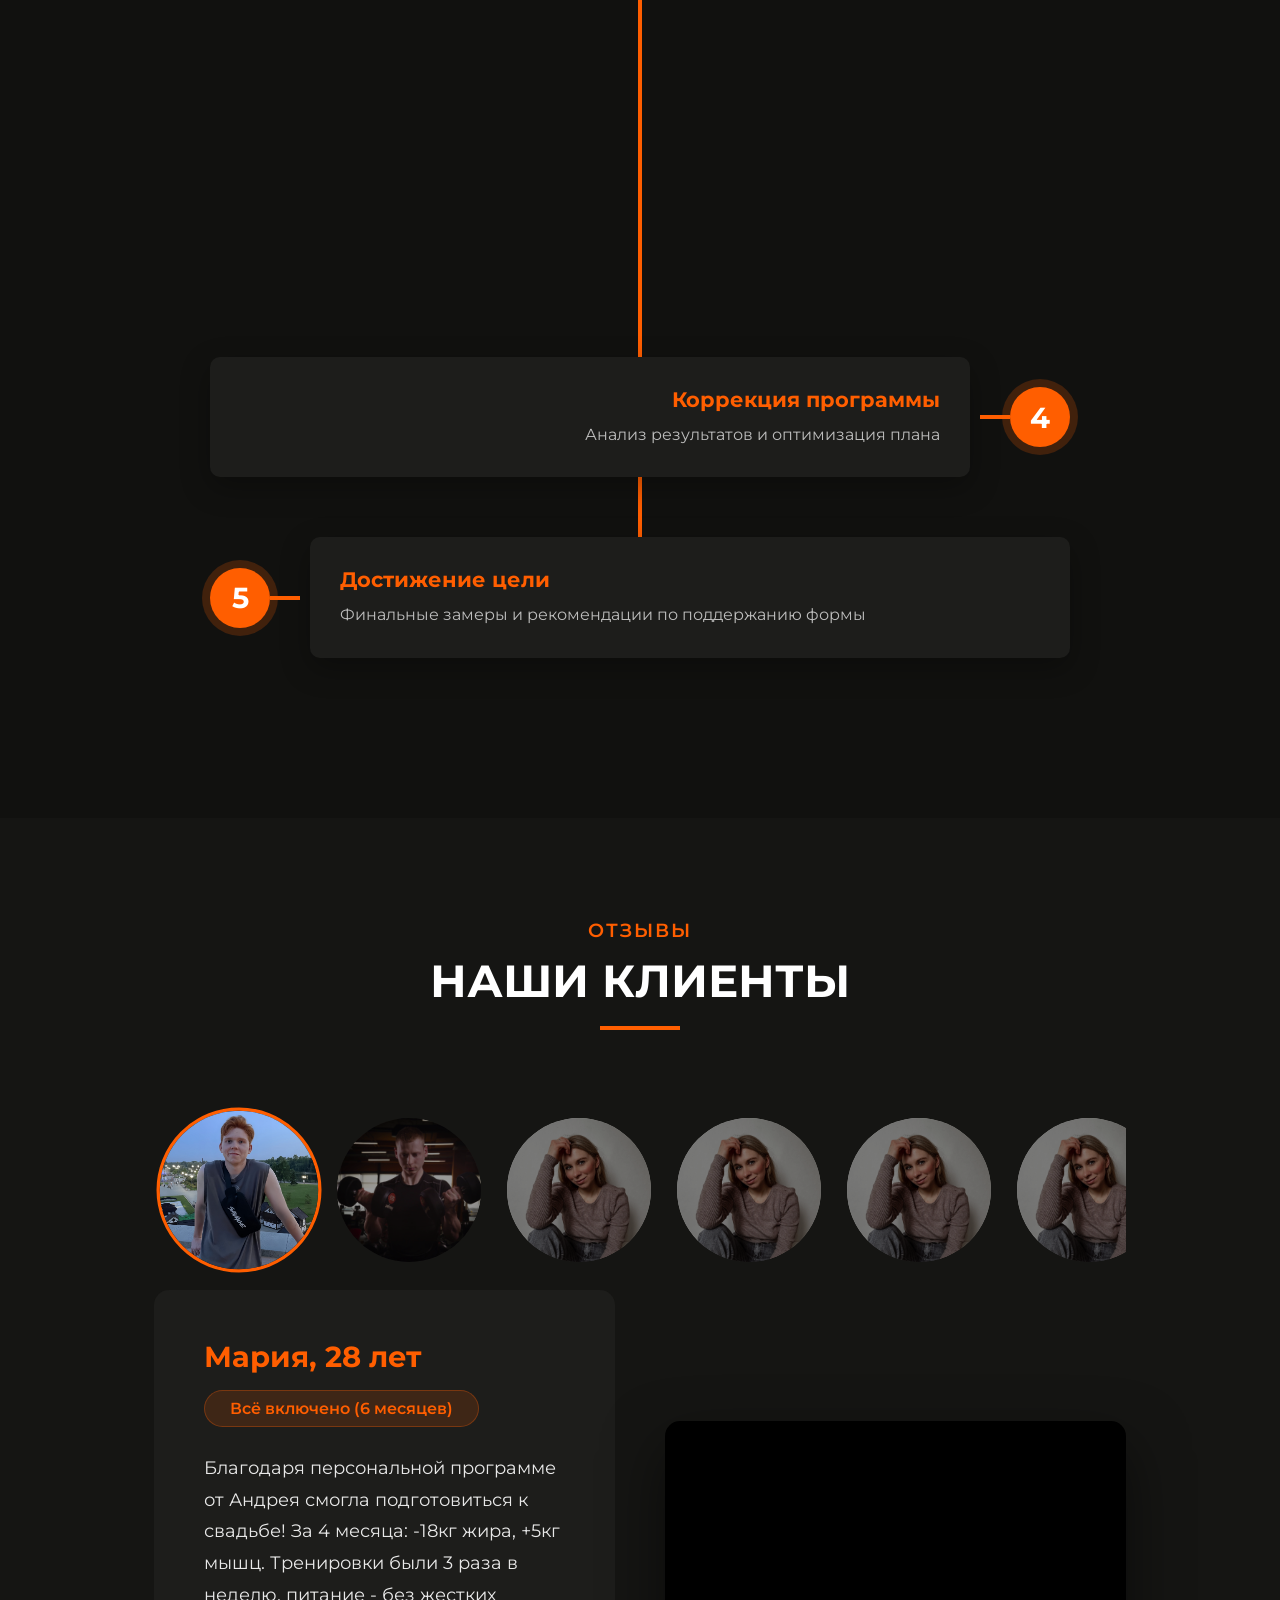
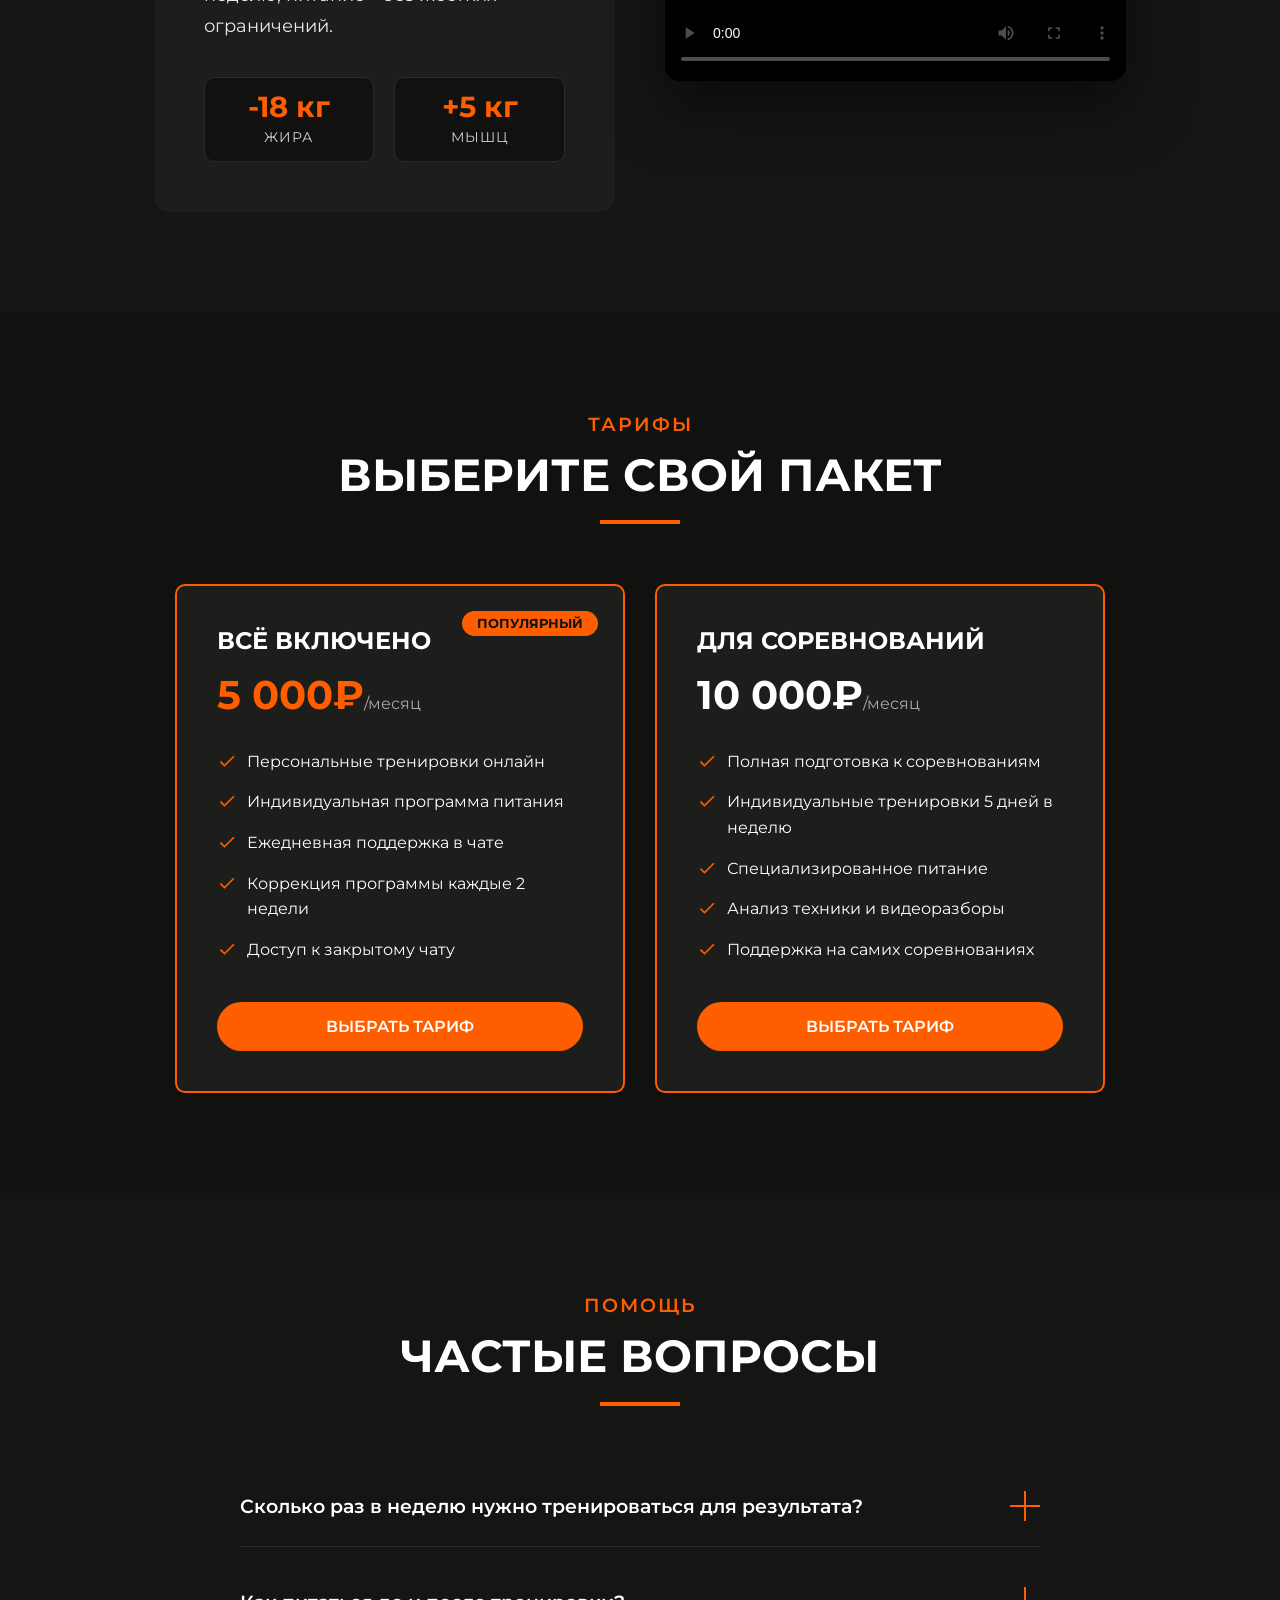
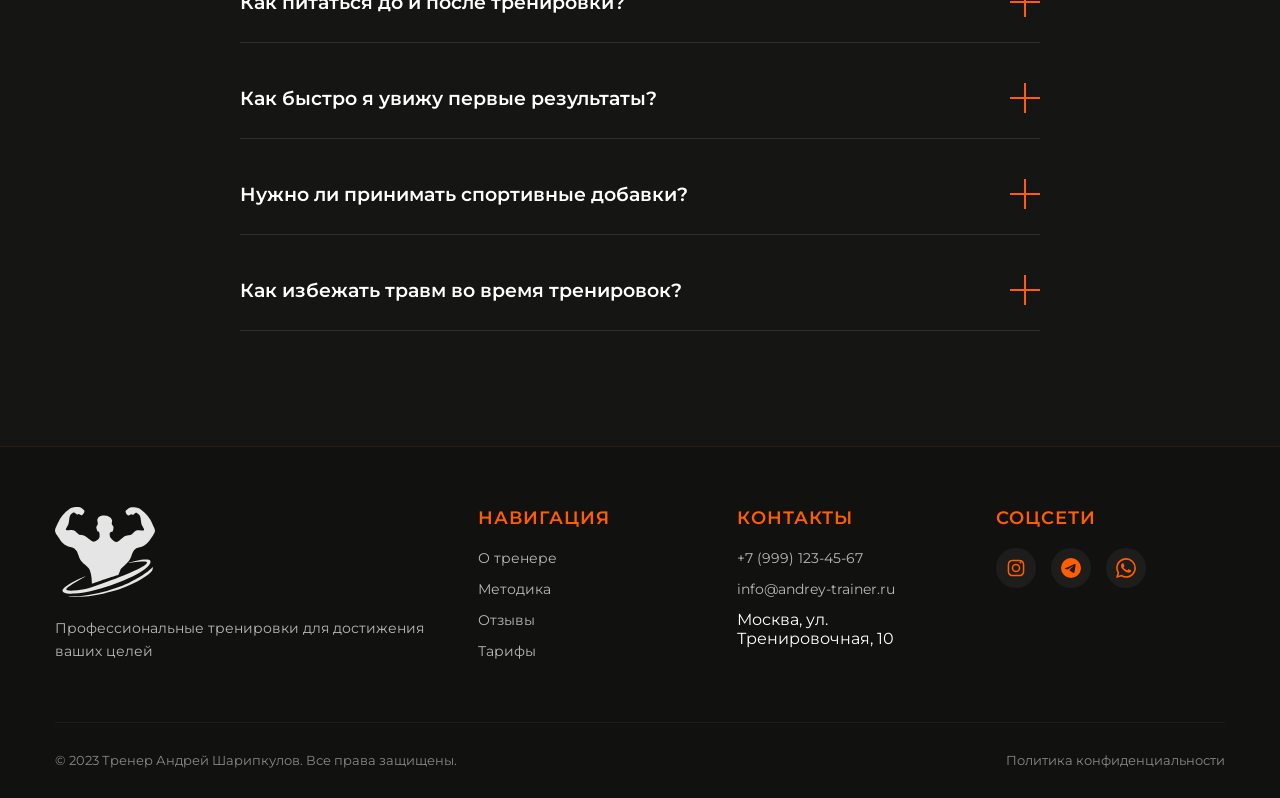
==== commit db142f4b: "Trainer account demo" ====
--- a/index.html
+++ b/index.html
@@ -883,6 +883,7 @@
     const burger = document.querySelector('.burger-menu');
     const menu = document.querySelector('.menu');
     const overlay = document.querySelector('.menu-overlay');
+    if (!burger || !menu || !overlay) return;
     
     burger.addEventListener('click', function() {
       this.classList.toggle('active');
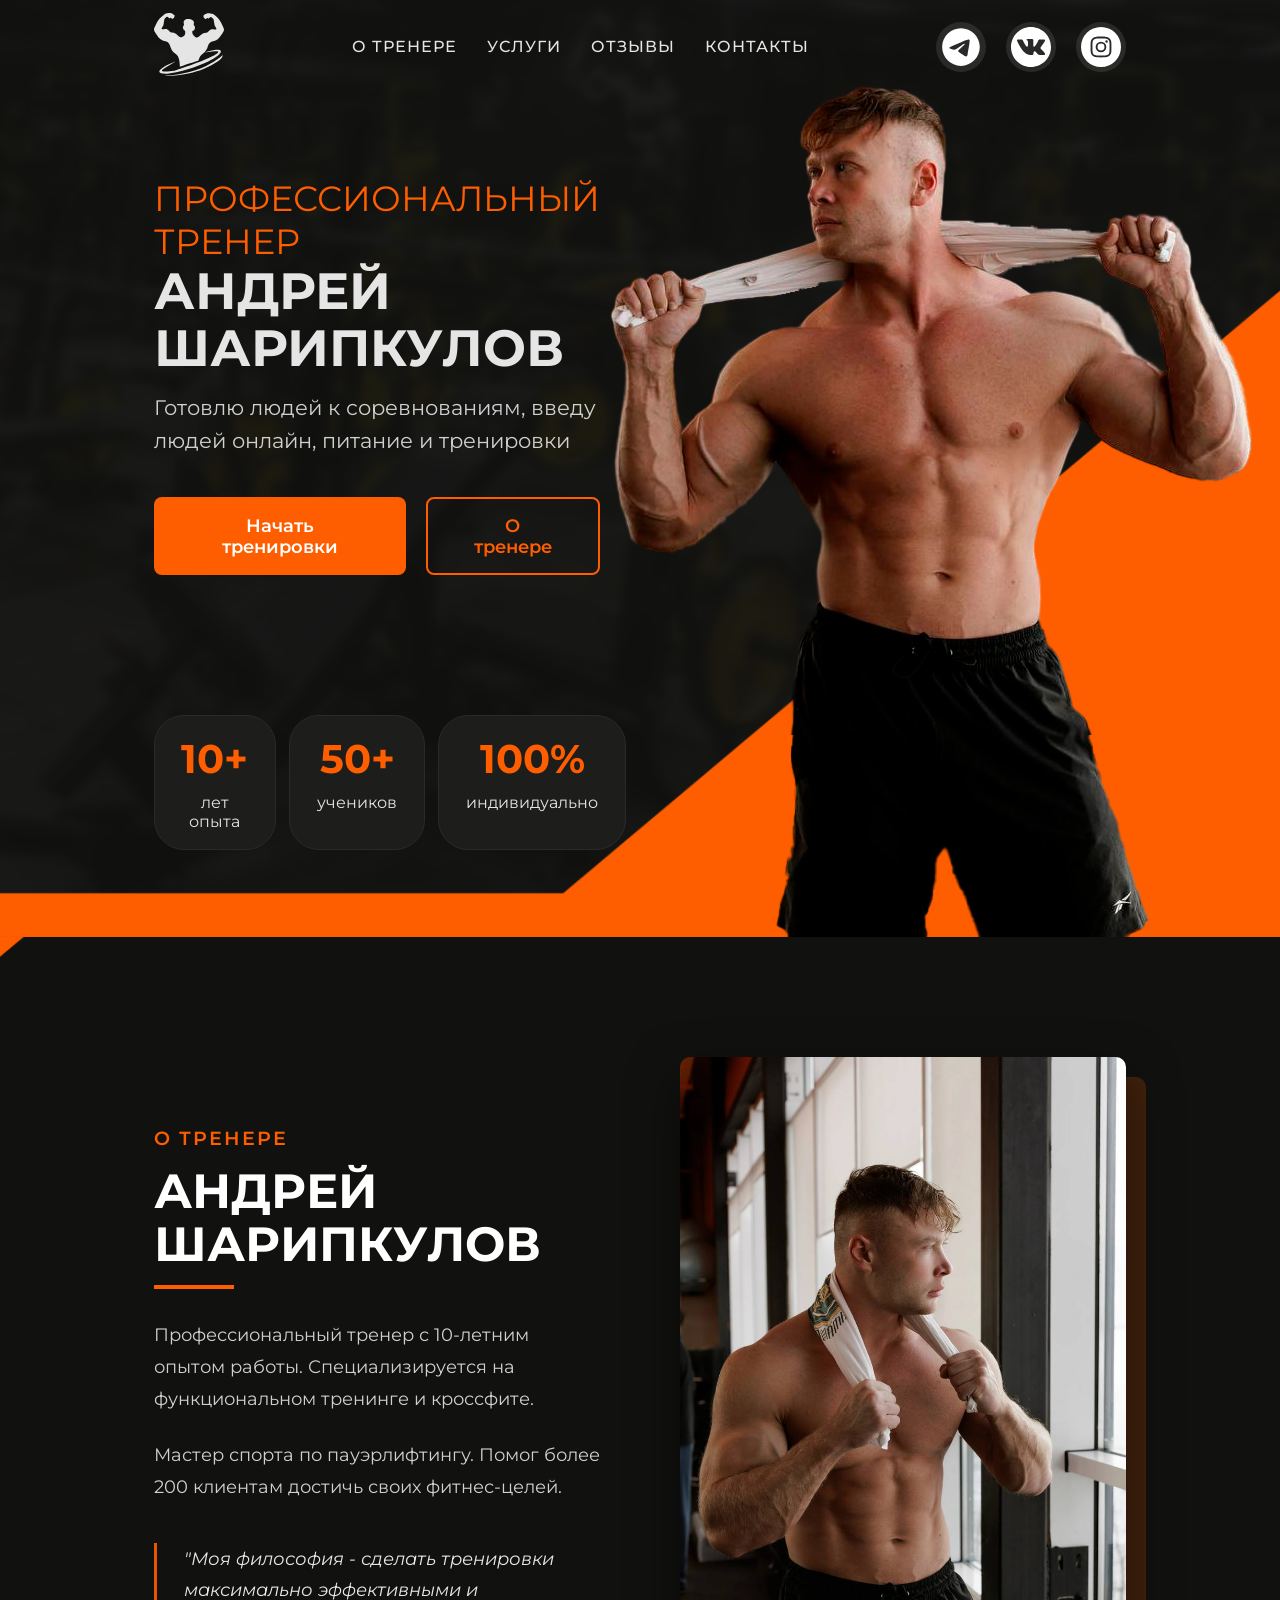
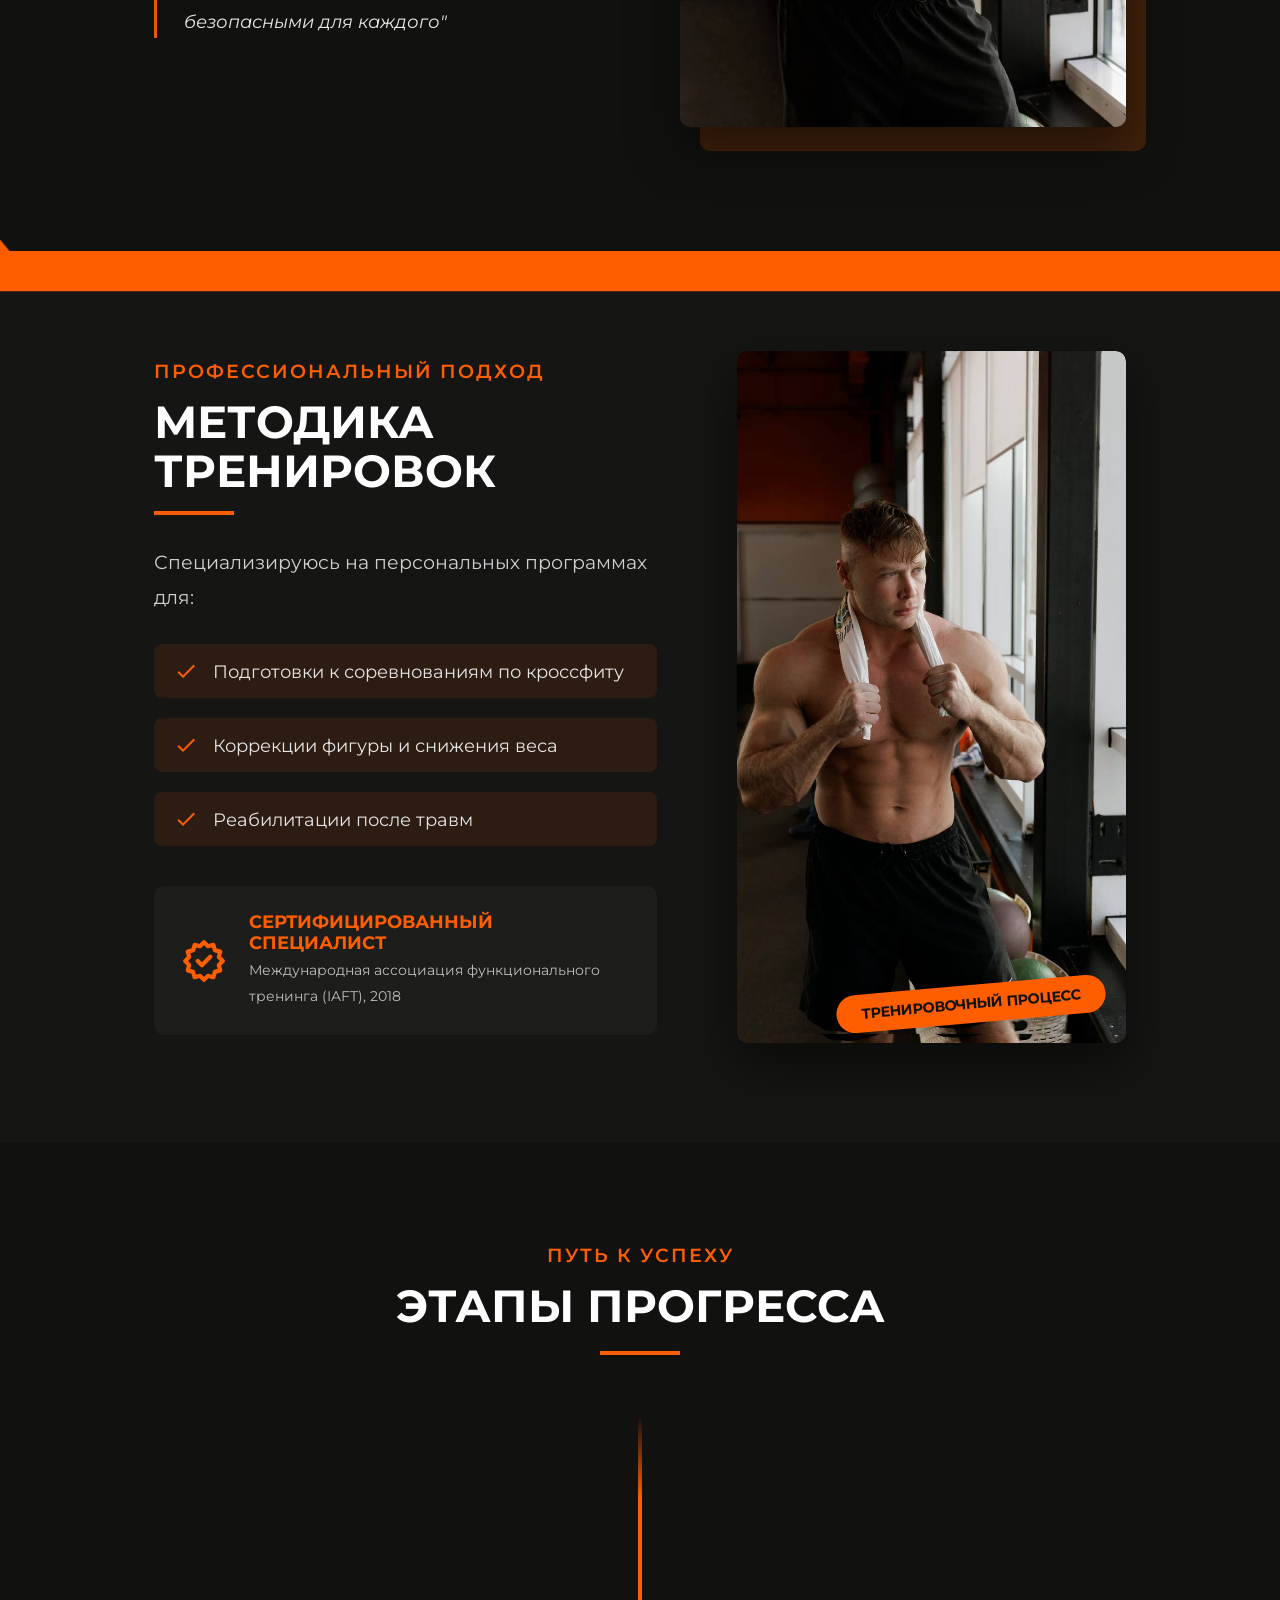
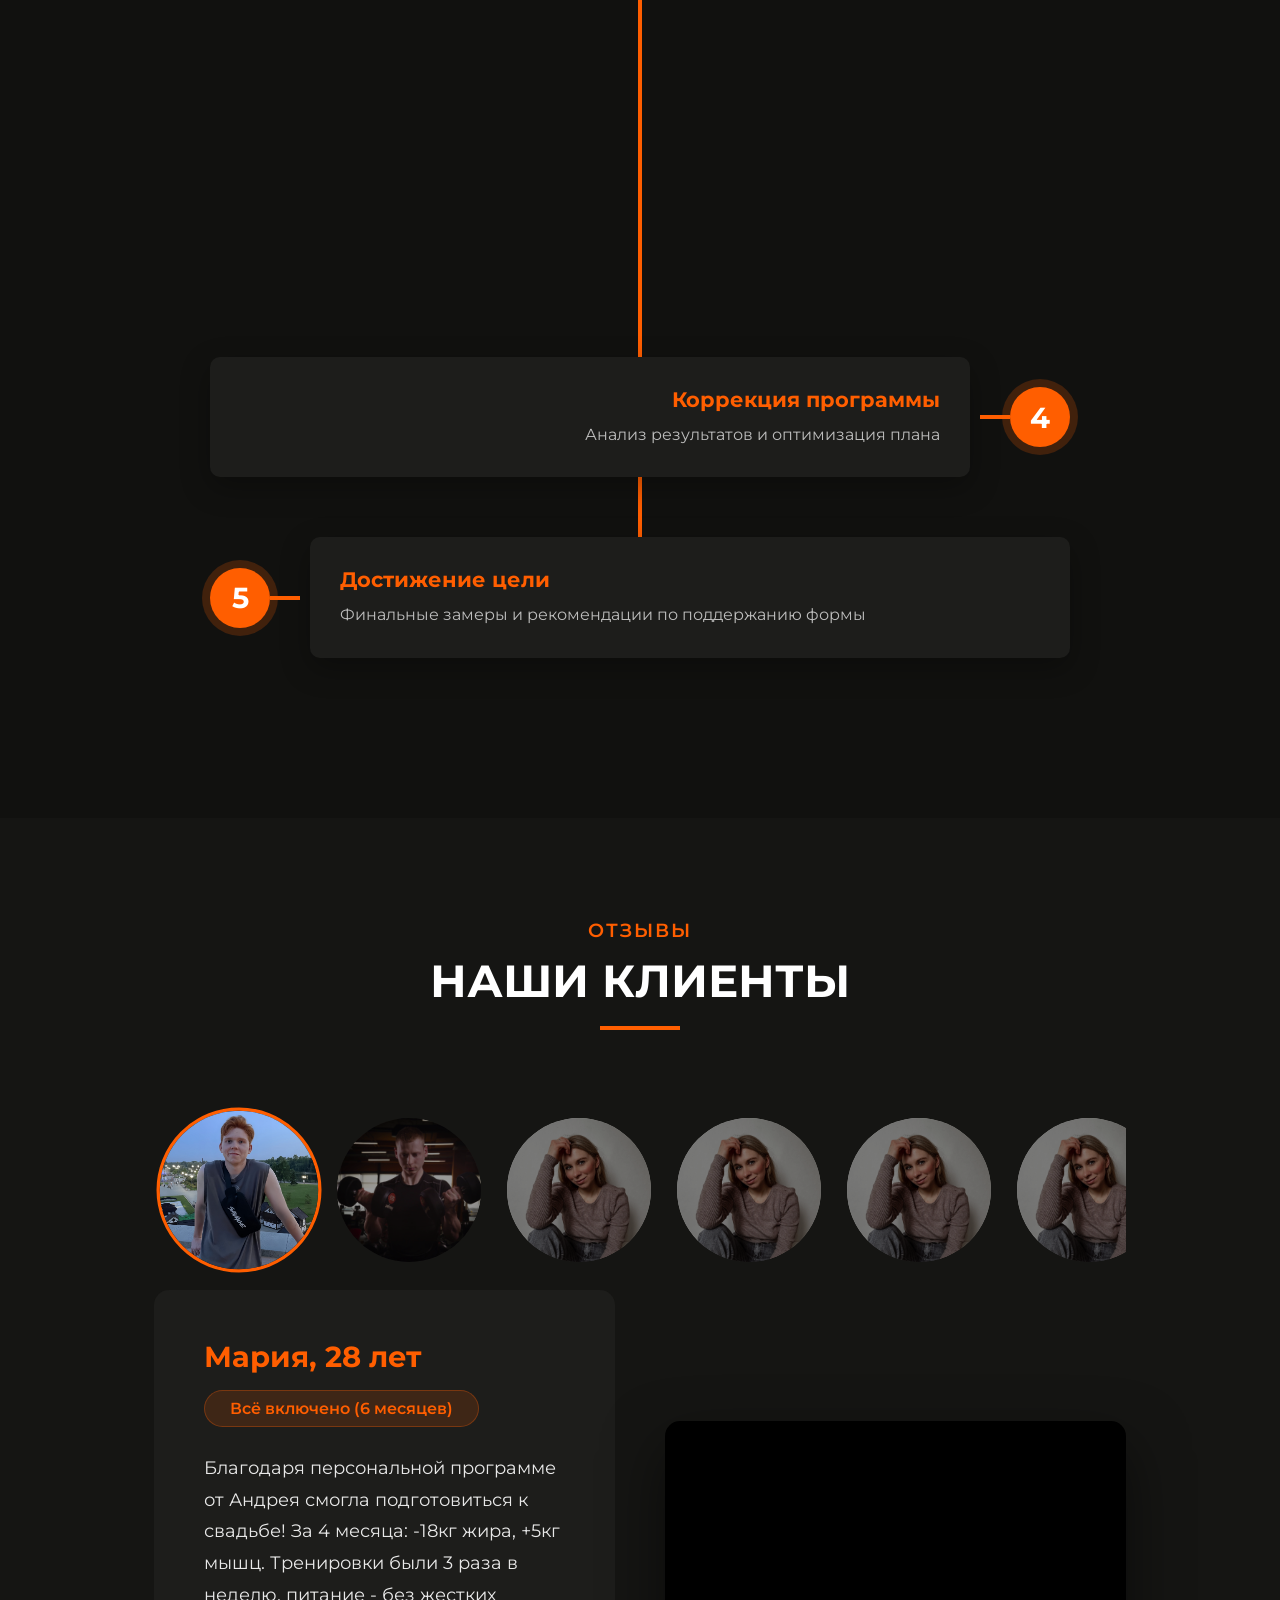
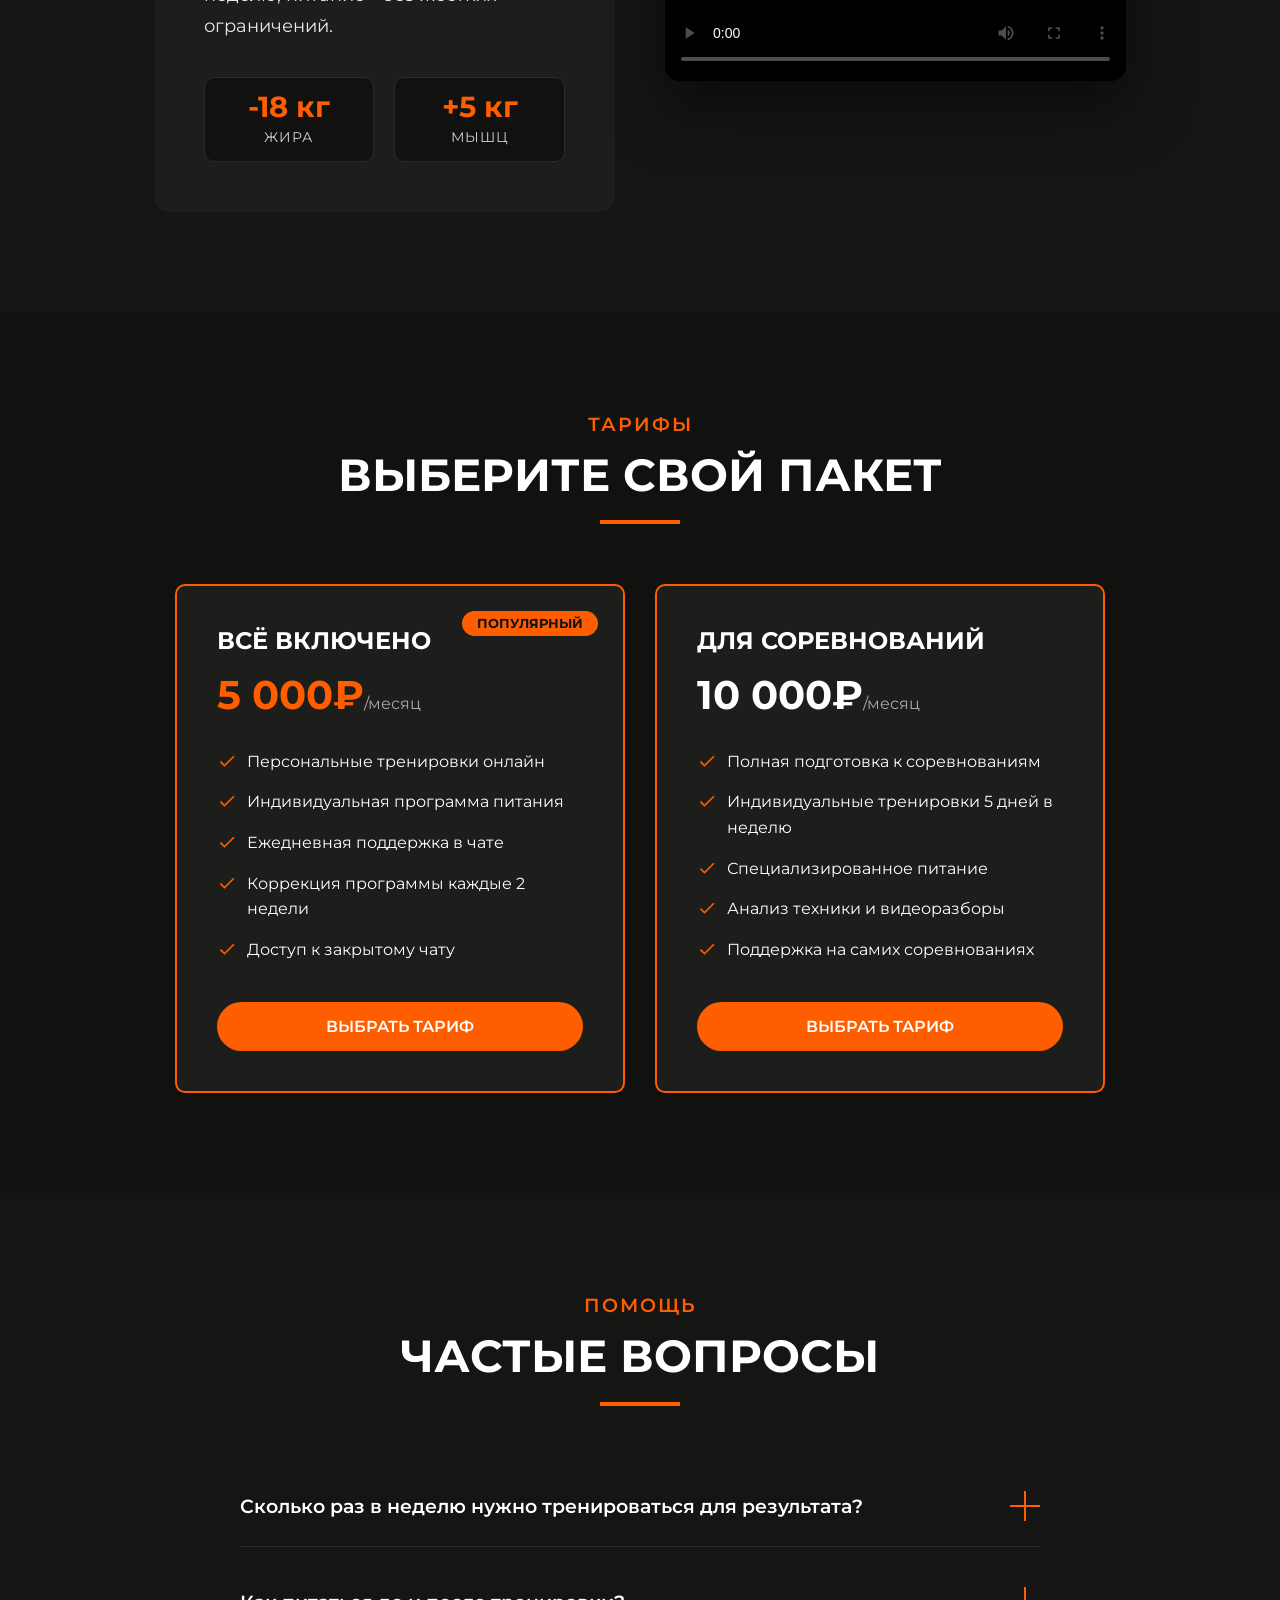
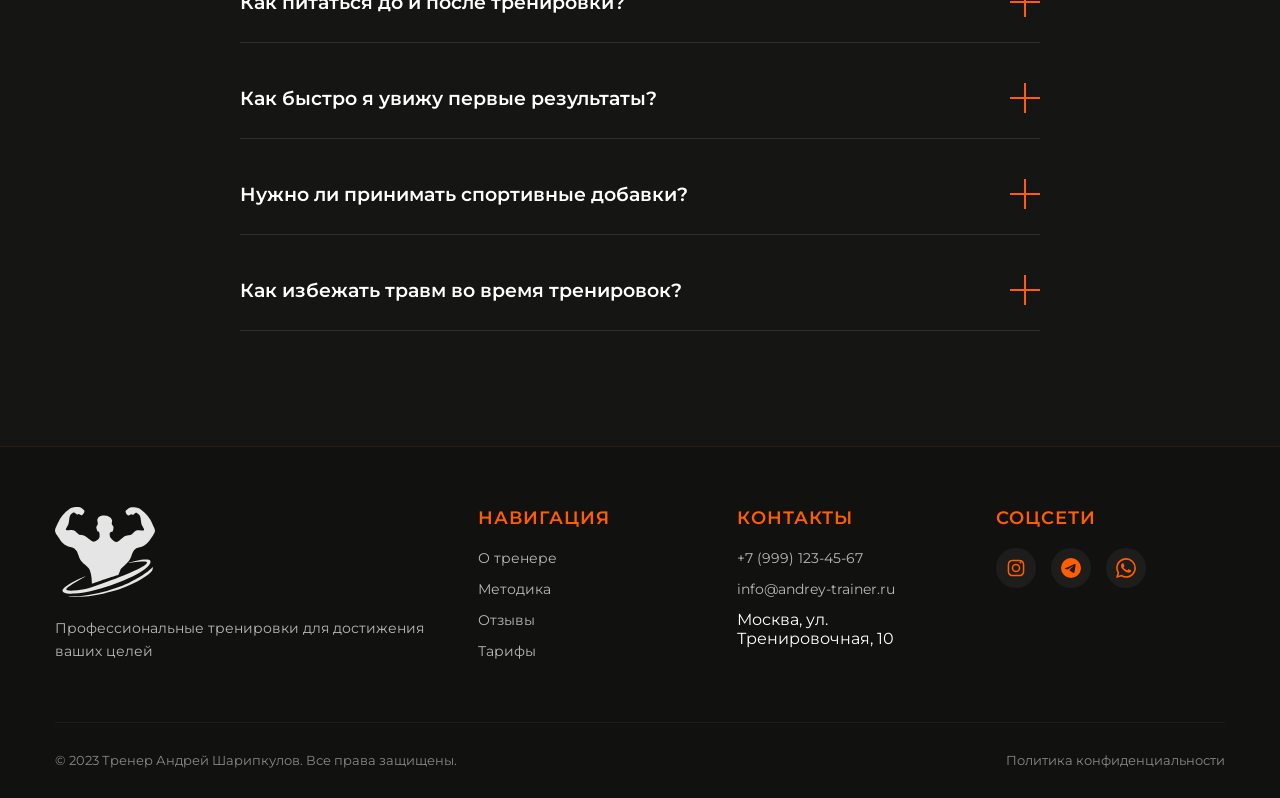
==== commit e1700871: "Trainer portrait" ====
--- a/index.html
+++ b/index.html
@@ -94,7 +94,7 @@
           </div>
           <div class="hero-image-block">
             <img
-              src="img/trenerbel.png"
+              src="img/trainer-cutout.png"
               alt="Тренер Андрей"
               class="trainer-photo"
             />
